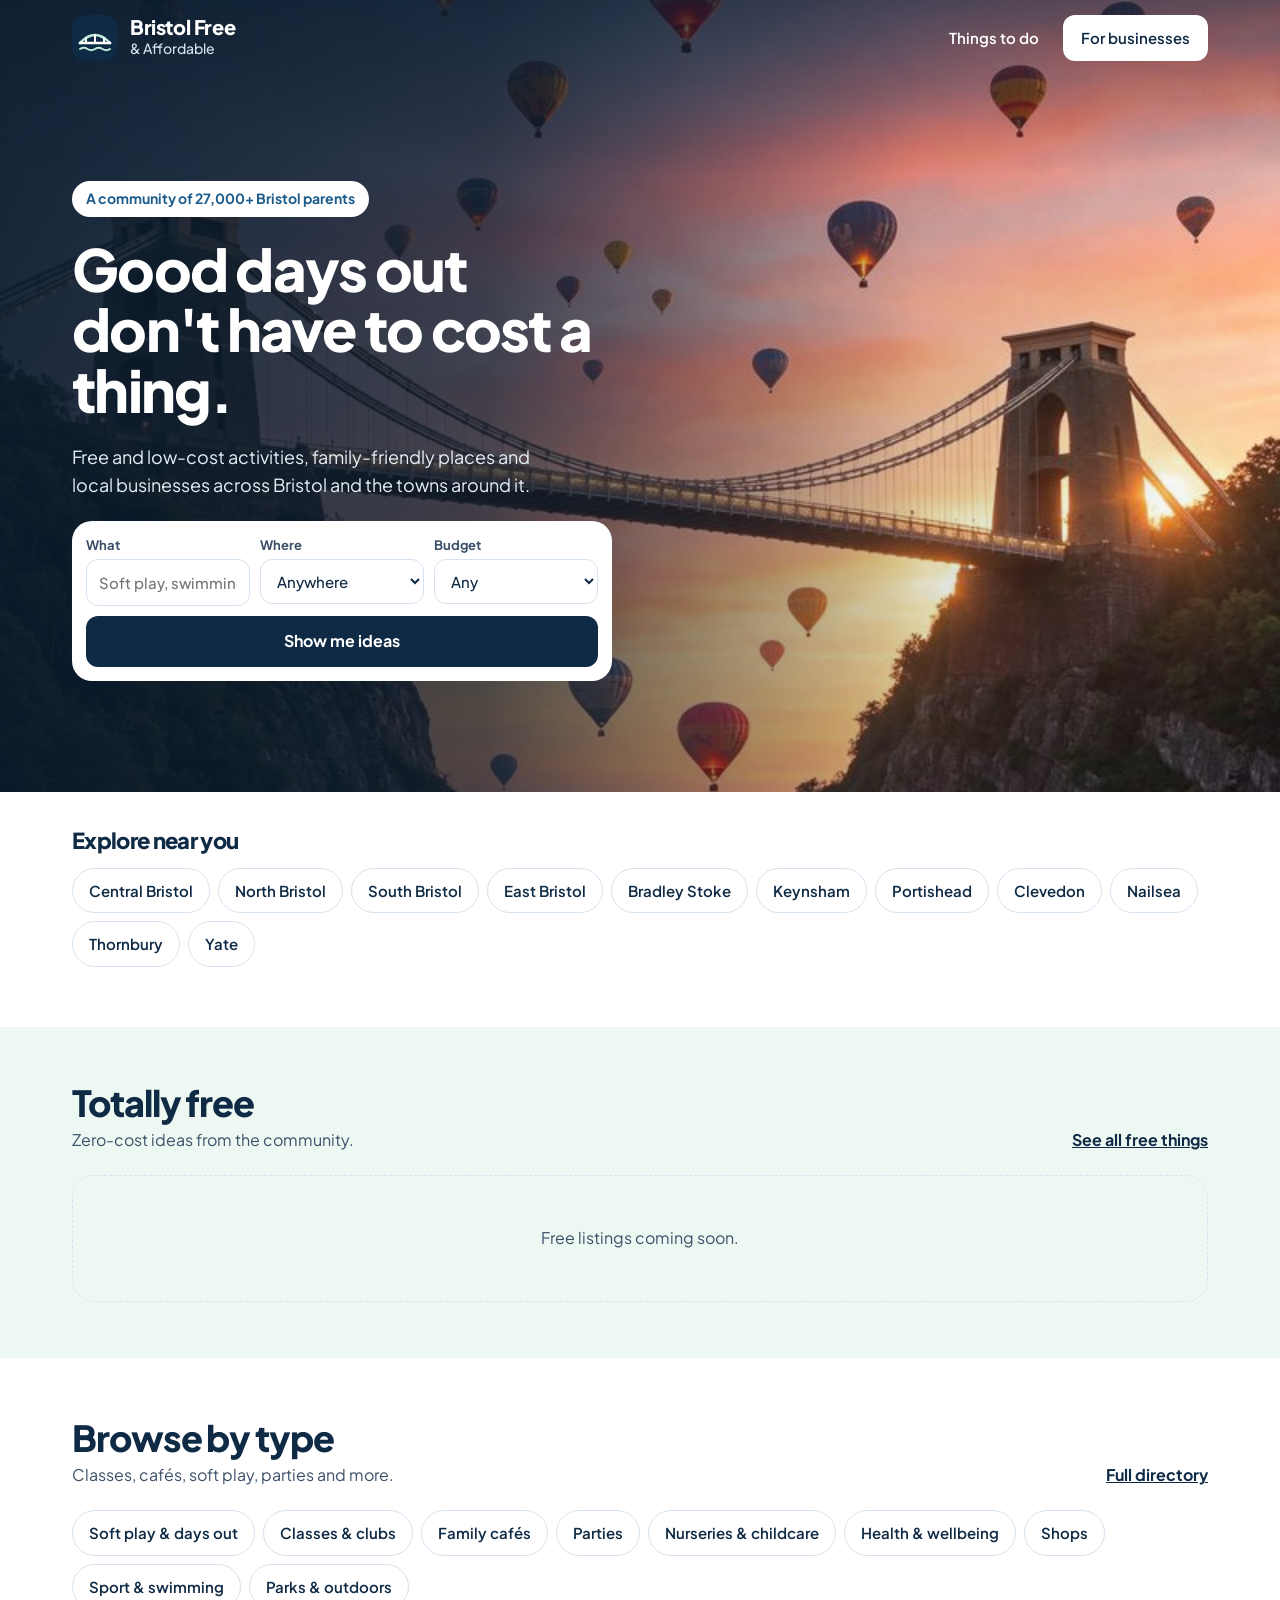
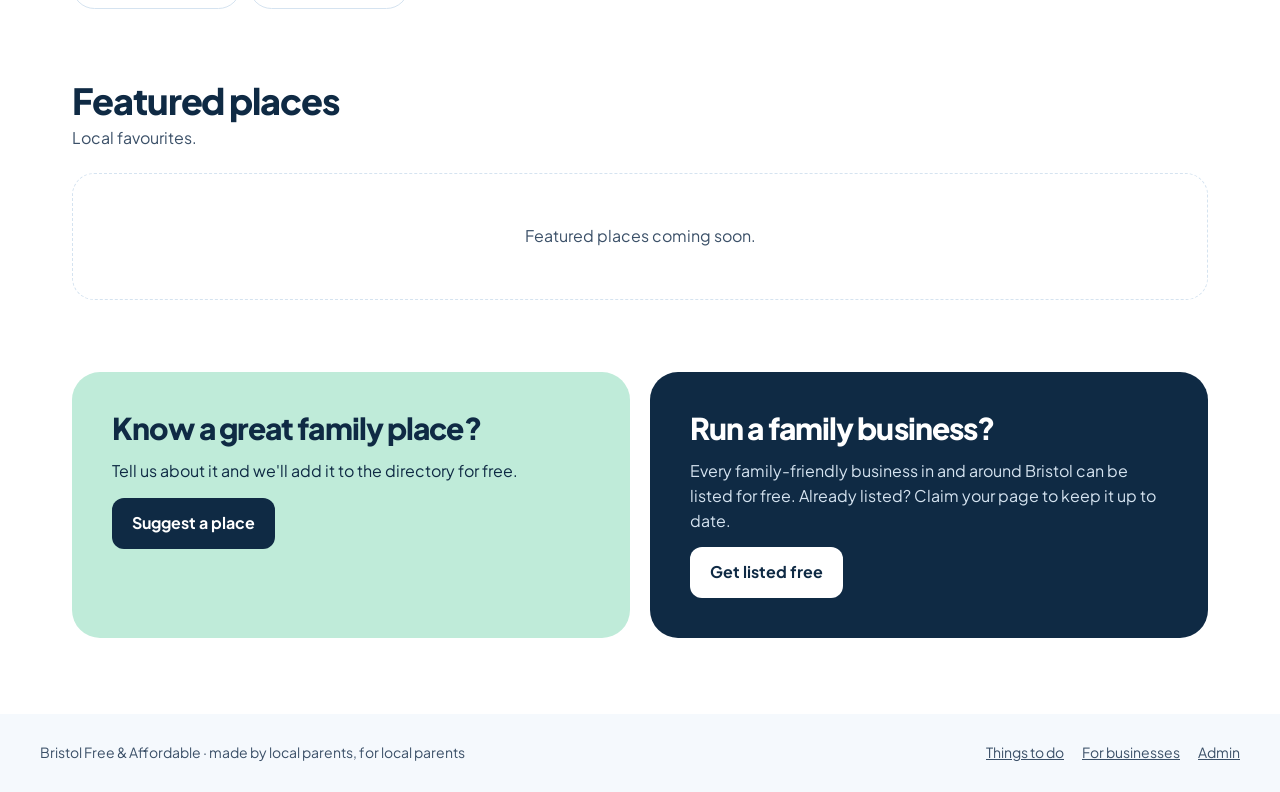
==== index.html @ eb35048b "Update community size to 27,000+ Co-Authored-By: Claude Opus 5.5 <noreply@anthropic.com> Claude-Sess" ====
<!DOCTYPE html>
<html lang="en-GB">
<head>
<meta charset="UTF-8">
<meta name="viewport" content="width=device-width, initial-scale=1">
<title>Bristol Free & Affordable · family days out that don't cost a thing</title>
<meta name="description" content="Free and affordable family days out, classes, cafés and local deals across Bristol and nearby towns.">
<link rel="icon" href="/img/favicon.svg" type="image/svg+xml">
<link rel="preconnect" href="https://fonts.googleapis.com">
<link rel="preconnect" href="https://fonts.gstatic.com" crossorigin>
<link href="https://fonts.googleapis.com/css2?family=Plus+Jakarta+Sans:wght@400;500;600;700;800&display=swap" rel="stylesheet">
<link rel="stylesheet" href="/css/styles.css">
</head>
<body class="over">
<a class="sr" href="#main">Skip to content</a>
<header class="site">
  <div class="wrap nav">
    <a href="/" class="logo" aria-label="Bristol Free and Affordable, home">
      <svg width="46" height="46" viewBox="0 0 46 46" aria-hidden="true"><rect width="46" height="46" rx="14" fill="#0F2A44"/><path d="M8 28 Q23 12 38 28" stroke="#BFEBD9" stroke-width="2.6" fill="none" stroke-linecap="round"/><path d="M8 28 H38" stroke="#fff" stroke-width="2.6" stroke-linecap="round"/><path d="M14 28 V23 M23 28 V20 M32 28 V23" stroke="#fff" stroke-width="2" stroke-linecap="round"/><path d="M8 34 q3.75-2.5 7.5 0 t7.5 0 t7.5 0 t7.5 0" stroke="#BFEBD9" stroke-width="2" fill="none" stroke-linecap="round"/></svg>
      <span><b>Bristol Free</b><small>&amp; Affordable</small></span>
    </a>
    <button class="burger" aria-label="Menu" aria-expanded="false" aria-controls="links"><svg width="26" height="26" viewBox="0 0 24 24" aria-hidden="true"><path d="M3 6h18M3 12h18M3 18h18" stroke="#0F2A44" stroke-width="2" stroke-linecap="round"/></svg></button>
    <nav class="links" id="links" aria-label="Main">
      <a href="/directory.html">Things to do</a>
      <a href="/business.html" class="cta">For businesses</a>
    </nav>
  </div>
</header>
<main id="main">
<div class="hero">
  <div class="hero-card"><div class="wrap"><div class="hero-in">
    <span class="pill">A community of 27,000+ Bristol parents</span>
    <h1>Good days out don't have to cost a thing.</h1>
    <p class="lead">Free and low-cost activities, family-friendly places and local businesses across Bristol and the towns around it.</p>
    <form class="finder" action="/directory.html" method="get">
      <div class="row">
        <label class="field">What<input name="q" placeholder="Soft play, swimming…"></label>
        <label class="field">Where<select name="area" id="h-area"><option value="">Anywhere</option></select></label>
        <label class="field">Budget<select name="price"><option value="0">Free only</option><option value="1">Under £5</option><option value="2">£5 to £10</option><option value="" selected>Any</option></select></label>
      </div>
      <button class="btn">Show me ideas</button>
    </form>
  </div></div></div>
</div>

<section class="block"><div class="wrap">
  <h2 style="font-size:22px;margin-bottom:16px">Explore near you</h2>
  <div class="chips" id="area-links"></div>
</div></section>

<section class="band"><div class="wrap">
  <div class="sec-head"><div><h2>Totally free</h2><p>Zero-cost ideas from the community.</p></div><a class="more" href="/directory.html?price=0">See all free things</a></div>
  <div class="grid" id="free"></div>
</div></section>

<section class="block"><div class="wrap">
  <div class="sec-head"><div><h2>Browse by type</h2><p>Classes, cafés, soft play, parties and more.</p></div><a class="more" href="/directory.html">Full directory</a></div>
  <div class="chips" id="cat-links"></div>
</div></section>

<section class="block"><div class="wrap">
  <div class="sec-head"><div><h2>Featured places</h2><p>Local favourites.</p></div></div>
  <div class="grid" id="featured"></div>
</div></section>

<section class="block"><div class="wrap duo">
  <div class="mint"><h2>Know a great family place?</h2><p>Tell us about it and we'll add it to the directory for free.</p><a class="btn" href="/business.html" style="align-self:flex-start">Suggest a place</a></div>
  <div class="dark"><h2>Run a family business?</h2><p>Every family-friendly business in and around Bristol can be listed for free. Already listed? Claim your page to keep it up to date.</p><a class="btn light" href="/business.html" style="align-self:flex-start">Get listed free</a></div>
</div></section>
</main>
<footer class="site"><div class="wrap foot">
  <span>Bristol Free &amp; Affordable · made by local parents, for local parents</span>
  <nav aria-label="Footer"><a href="/directory.html">Things to do</a><a href="/business.html">For businesses</a><a href="/admin.html">Admin</a></nav>
</div></footer>
<div class="modal" id="modal"><div class="sheet" id="sheet" role="dialog" aria-modal="true" aria-labelledby="m-title"></div></div>
<script type="module" src="/js/home.js"></script>
</body>
</html>
---- css/styles.css ----
:root{
  --navy:#0F2A44; --navy-2:#1C5C8C; --text-2:#3B5068; --line:#D5E3F0;
  --sky:#EAF3FB; --mint:#BFEBD9; --mint-band:#EEF8F3; --mint-ink:#0B6B4F;
  --sun:#FFD27A; --r:22px; --shadow:0 10px 30px rgba(15,42,68,.08);
}
*{box-sizing:border-box;margin:0;padding:0}
body{font-family:"Plus Jakarta Sans",system-ui,sans-serif;background:#fff;color:var(--navy);line-height:1.55}
h1,h2,h3{font-weight:800;letter-spacing:-.03em;line-height:1.1}
a{color:inherit}
a:hover{color:var(--navy-2)}
button{font:inherit;cursor:pointer;color:inherit}
input,select,textarea{font:inherit;color:var(--navy)}
img{max-width:100%}
.wrap{max-width:1200px;margin:0 auto;padding:0 32px}
@media(max-width:600px){.wrap{padding:0 18px}}
.sr{position:absolute;width:1px;height:1px;overflow:hidden;clip:rect(0 0 0 0);white-space:nowrap}
:focus-visible{outline:3px solid var(--navy-2);outline-offset:2px}

.demo-bar{background:var(--navy);color:#fff;font-size:13px;text-align:center;padding:7px 12px}
.demo-bar b{color:var(--mint)}

/* header */
header.site{position:sticky;top:0;z-index:1000;background:rgba(255,255,255,.95);backdrop-filter:blur(8px);border-bottom:1px solid #EEF3F8}
.nav{display:flex;align-items:center;justify-content:space-between;height:76px;gap:16px}
.logo{display:flex;align-items:center;gap:12px;text-decoration:none}
.logo b{display:block;font-weight:800;font-size:20px;letter-spacing:-.02em;line-height:1.1}
.logo small{display:block;font-weight:500;font-size:14px;color:#4A6077}
.links{display:flex;gap:2px;align-items:center}
.links a{text-decoration:none;font-weight:600;font-size:15px;padding:10px 14px;border-radius:12px}
.links a[aria-current=page]{background:var(--sky);color:var(--navy-2)}
.links a.cta{background:var(--navy);color:#fff;margin-left:8px;padding:11px 18px}
.links a.cta:hover{background:var(--navy-2)}
.burger{display:none;background:none;border:0;padding:10px}
@media(max-width:860px){
  .burger{display:block}
  .links{position:absolute;top:76px;left:0;right:0;flex-direction:column;align-items:stretch;background:#fff;padding:12px 18px 20px;border-bottom:1px solid var(--line);display:none}
  .links.open{display:flex}
  .links a.cta{margin:8px 0 0;text-align:center}
}

/* buttons, fields */
.btn{display:inline-block;text-align:center;text-decoration:none;font-weight:700;border-radius:12px;padding:13px 20px;border:0;background:var(--navy);color:#fff;min-height:48px}
.btn:hover{background:var(--navy-2);color:#fff}
.btn.ghost{background:#fff;color:var(--navy);border:1px solid var(--line)}
.btn.ghost:hover{border-color:var(--navy-2);color:var(--navy)}
.btn.light{background:#fff;color:var(--navy)}
.btn.danger{background:#fff;color:#A32D2D;border:1px solid #F0C4C4}
.btn:disabled{opacity:.6;cursor:wait}
.field{display:flex;flex-direction:column;gap:4px;font-size:13px;font-weight:700;color:var(--text-2)}
.field input,.field select,.field textarea{font-size:15px;font-weight:500;border:1px solid var(--line);border-radius:12px;padding:11px 12px;background:#fff;outline:none;width:100%}
.field input:focus,.field select:focus,.field textarea:focus{border-color:var(--navy-2)}
.check{display:flex;align-items:center;gap:8px;font-size:15px;font-weight:600;color:var(--navy);min-height:44px}
.check input{width:20px;height:20px;accent-color:var(--navy)}
.chip{border:1px solid var(--line);background:#fff;border-radius:999px;padding:10px 16px;font-weight:600;font-size:15px;min-height:44px;text-decoration:none;display:inline-flex;align-items:center}
.chip:hover{border-color:var(--navy-2)}
.chip.on{background:var(--navy);border-color:var(--navy);color:#fff}
.chips{display:flex;gap:8px;flex-wrap:wrap}
.note{font-size:13px;color:var(--text-2)}
.err{color:#A32D2D;font-weight:700;font-size:14px}
.ok{background:var(--mint-band);color:var(--mint-ink);font-weight:700;border-radius:12px;padding:12px 14px}

/* hero */
.hero{margin-top:-77px}
.hero-card{min-height:max(640px,88vh);display:flex;align-items:center;padding:150px 0 80px;
  background-image:linear-gradient(180deg,rgba(10,28,46,.55) 0%,rgba(10,28,46,0) 22%),linear-gradient(90deg,rgba(10,28,46,.88) 0%,rgba(10,28,46,.7) 38%,rgba(10,28,46,.12) 72%,rgba(10,28,46,0) 100%),url(../img/hero.jpg);
  background-size:cover;background-position:center 38%}
.hero-card>.wrap{width:100%}
.hero-in{max-width:540px;display:flex;flex-direction:column;gap:22px}
.pill{align-self:flex-start;font-size:14px;font-weight:700;color:var(--navy-2);background:#fff;padding:7px 14px;border-radius:999px}
.hero h1{font-size:clamp(38px,5vw,58px);color:#fff;line-height:1.05}
.hero .lead{font-size:18px;color:#E6EEF6;max-width:480px}
.finder{background:#fff;border-radius:20px;padding:14px;display:flex;flex-direction:column;gap:10px;box-shadow:var(--shadow)}
.finder .row{display:grid;grid-template-columns:repeat(auto-fit,minmax(150px,1fr));gap:10px}
@media(max-width:700px){.hero-card{padding:120px 0 48px;min-height:0;background-image:linear-gradient(180deg,rgba(10,28,46,.55) 0%,rgba(10,28,46,.85) 60%),url(../img/hero.jpg)}}
body.over header.site{background:transparent;backdrop-filter:none;border-color:transparent}
body.over .logo b,body.over .links a:not(.cta){color:#fff}
body.over .logo small{color:#D5E3F0}
body.over .links a.cta{background:#fff;color:var(--navy)}
body.over .burger path{stroke:#fff}
@media(max-width:860px){body.over .links.open{background:#fff}body.over .links.open a:not(.cta){color:var(--navy)}body.over .links.open a.cta{background:var(--navy);color:#fff}}

/* sections */
section.block{padding:36px 0}
.band{background:var(--mint-band);margin:24px 0;padding:56px 0}
.sec-head{display:flex;flex-wrap:wrap;justify-content:space-between;align-items:flex-end;gap:12px;margin-bottom:22px}
.sec-head h2{font-size:clamp(28px,3.4vw,36px)}
.sec-head p{color:var(--text-2);margin-top:6px}
.more{font-weight:700}
.page-head{padding:44px 0 20px}
.page-head h1{font-size:clamp(32px,4vw,46px)}
.page-head p{color:var(--text-2);font-size:17px;margin-top:8px;max-width:680px}

/* cards */
.grid{display:grid;grid-template-columns:repeat(auto-fill,minmax(250px,1fr));gap:20px}
.card{display:flex;flex-direction:column;gap:12px;cursor:pointer;background:none;border:0;text-align:left;padding:0;width:100%}
.thumb{height:180px;border-radius:var(--r);position:relative;overflow:hidden;display:grid;place-items:center;transition:transform .25s}
.card:hover .thumb{transform:translateY(-3px)}
.thumb img{width:100%;height:100%;object-fit:cover;display:block;position:absolute;inset:0}
.thumb svg{width:54px;height:54px}
.tagpill{position:absolute;top:14px;left:14px;background:#fff;border-radius:999px;padding:5px 12px;font-size:13px;font-weight:800;color:var(--navy)}
.tagpill.free{color:var(--mint-ink)}
.tagpill.feat{left:auto;right:14px;background:var(--sun)}
.card .body{display:flex;flex-direction:column;gap:4px;padding:0 4px}
.card h3{font-size:18px;letter-spacing:-.01em}
.sub{font-size:14px;color:var(--text-2)}
.unclaimed{font-size:12px;font-weight:600;color:var(--text-2)}
.empty{grid-column:1/-1;text-align:center;padding:50px 20px;color:var(--text-2);border:1px dashed var(--line);border-radius:var(--r)}

/* directory */
.filters{display:grid;grid-template-columns:2fr repeat(3,1fr);gap:10px;align-items:end;background:var(--sky);border-radius:var(--r);padding:16px;margin-bottom:16px}
@media(max-width:900px){.filters{grid-template-columns:1fr 1fr}}
@media(max-width:520px){.filters{grid-template-columns:1fr}}
.dir-tools{display:flex;justify-content:space-between;align-items:center;gap:12px;flex-wrap:wrap;margin:14px 0}
.count{color:var(--text-2);font-size:14px}
.toggle{display:inline-flex;border:1px solid var(--line);border-radius:12px;overflow:hidden}
.toggle button{border:0;background:#fff;padding:10px 16px;font-weight:700;min-height:44px}
.toggle button[aria-pressed=true]{background:var(--navy);color:#fff}
#map{height:440px;border-radius:var(--r);border:1px solid var(--line);margin-bottom:22px;z-index:1}
@media(max-width:600px){#map{height:360px}}
.pin{width:22px;height:22px;border-radius:50%;border:3px solid #fff;box-shadow:0 2px 8px rgba(15,42,68,.35)}
.pop{font-family:"Plus Jakarta Sans",sans-serif;min-width:180px}
.pop img{width:100%;height:90px;object-fit:cover;border-radius:10px;margin-bottom:6px}
.pop b{display:block;font-size:15px;color:var(--navy)}
.pop span{display:block;font-size:12px;color:var(--text-2);margin:2px 0 8px}
.pop button{background:var(--navy);color:#fff;border:0;border-radius:8px;padding:7px 12px;font-weight:700;font-size:13px}
.legend{display:flex;gap:14px;flex-wrap:wrap;font-size:13px;color:var(--text-2);margin:-12px 0 20px}
.legend i{display:inline-block;width:12px;height:12px;border-radius:50%;margin-right:6px;vertical-align:-1px}

/* modal */
.modal{position:fixed;inset:0;background:rgba(15,42,68,.5);display:none;place-items:center;z-index:2000;padding:20px}
.modal.on{display:grid}
.sheet{background:#fff;border-radius:28px;max-width:540px;width:100%;overflow:hidden;max-height:92vh;overflow-y:auto;position:relative}
.sheet .thumb{height:220px;border-radius:0}
.sheet .in{padding:22px 26px 28px;display:grid;gap:12px}
.sheet h2{font-size:26px}
.facts{display:grid;gap:6px;font-size:14px;color:var(--text-2)}
.facts b{color:var(--navy)}
.x{position:absolute;top:12px;right:12px;z-index:2;background:#fff;border:0;border-radius:999px;width:40px;height:40px;font-size:18px;box-shadow:var(--shadow)}
.claim{background:var(--sky);border-radius:16px;padding:16px;display:grid;gap:10px}
.claim .two{display:grid;grid-template-columns:1fr 1fr;gap:10px}
@media(max-width:520px){.claim .two{grid-template-columns:1fr}}
.hp{position:absolute;left:-9999px}

/* business CTA */
.duo{display:grid;grid-template-columns:repeat(auto-fit,minmax(320px,1fr));gap:20px}
.duo>div{border-radius:28px;padding:40px;display:flex;flex-direction:column;gap:14px}
.duo h2{font-size:30px}
.duo .mint{background:var(--mint)}
.duo .dark{background:var(--navy);color:#fff}
.duo .dark p{color:#D5E3F0}

footer.site{margin-top:40px;background:#F5F9FD}
.foot{display:flex;flex-wrap:wrap;gap:16px;justify-content:space-between;padding:28px 0;font-size:14px;color:var(--text-2)}
.foot nav{display:flex;gap:18px;flex-wrap:wrap}

/* admin */
.adm-list{display:flex;flex-direction:column;gap:10px}
.adm-row{display:flex;align-items:center;gap:14px;border:1px solid var(--line);border-radius:16px;padding:10px 12px;flex-wrap:wrap}
.adm-row img,.adm-row .ph{width:64px;height:48px;border-radius:10px;object-fit:cover;background:var(--sky);flex:none}
.adm-row .grow{flex:1;min-width:180px}
.adm-row b{display:block}
.badge{font-size:12px;font-weight:700;border-radius:999px;padding:3px 9px;background:var(--sky);color:var(--navy-2)}
.badge.draft{background:#FFF4D6;color:#7A5600}
.badge.new{background:#FCE7DA;color:#8A3A12}
.claim-two{display:grid;grid-template-columns:1fr 1fr;gap:12px}
@media(max-width:620px){.claim-two{grid-template-columns:1fr}}
fieldset.field{border:0}
fieldset.field legend{margin-bottom:4px}
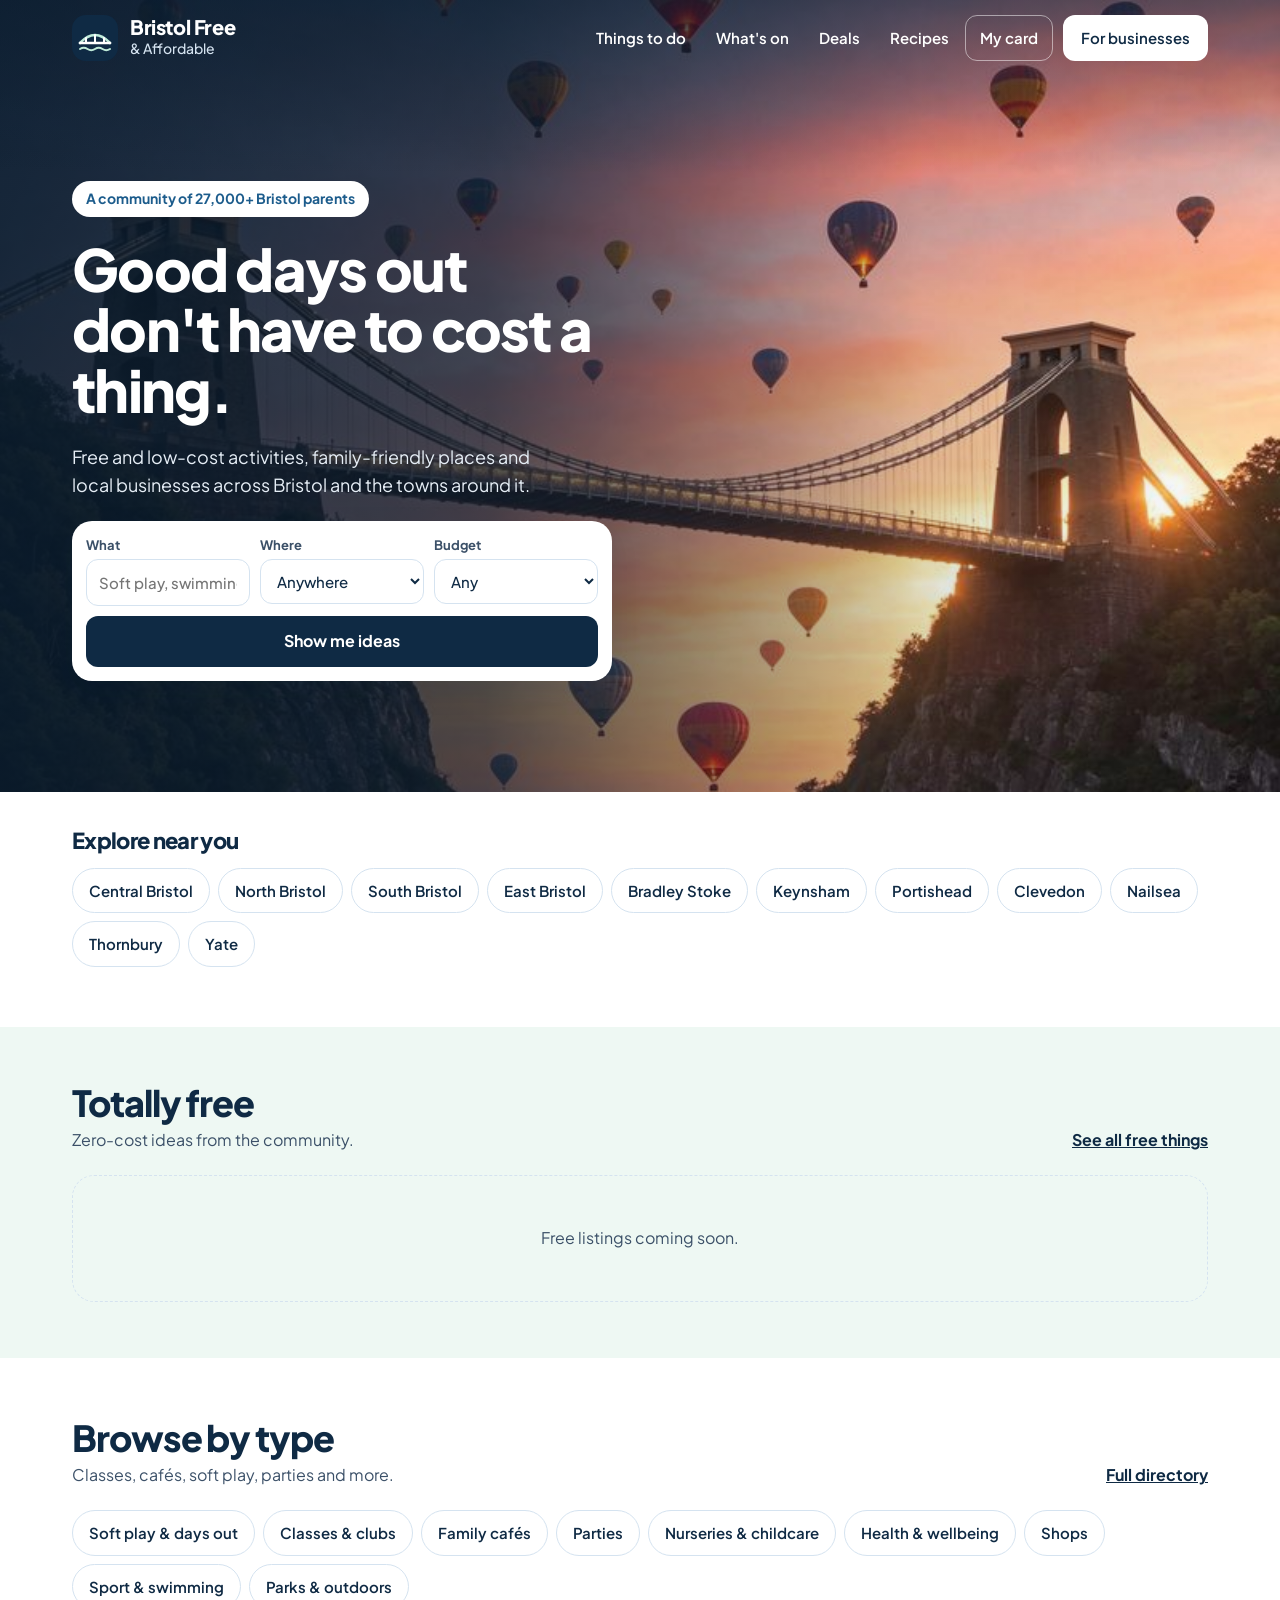
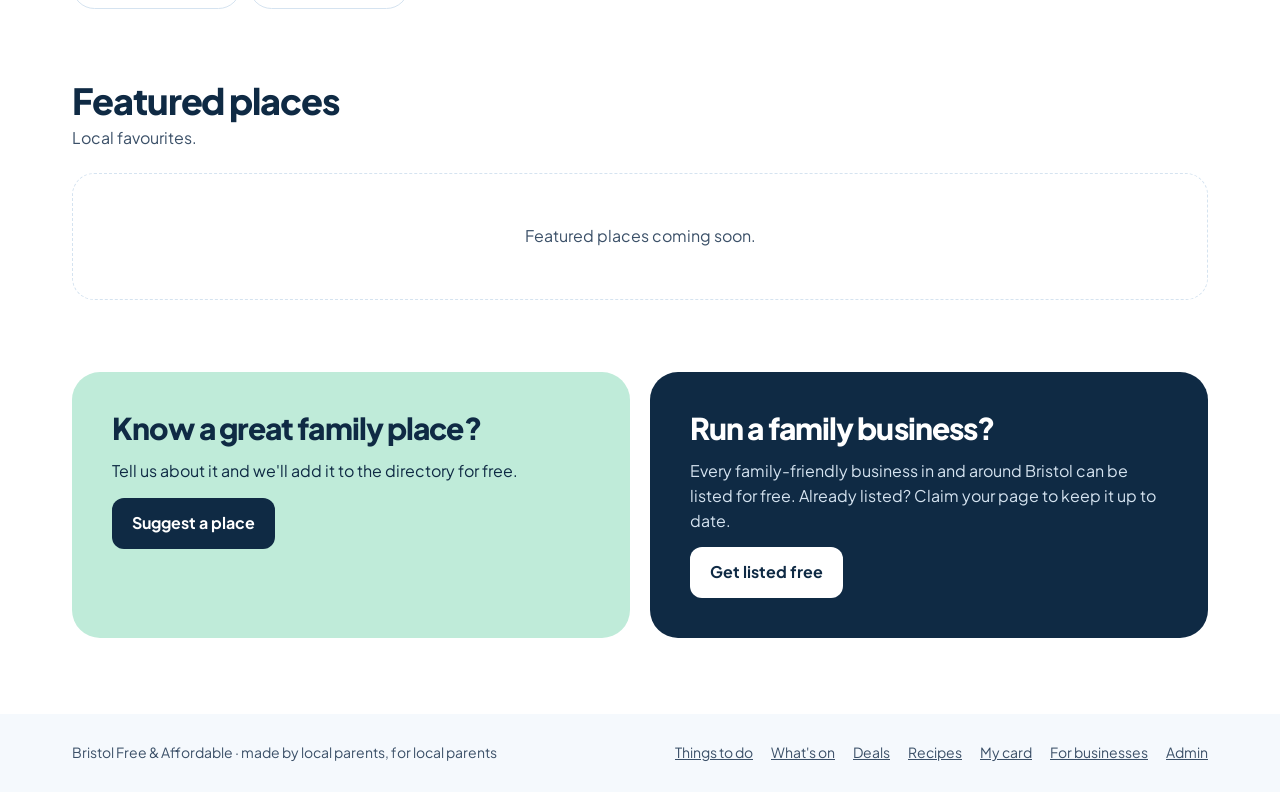
==== commit f8cb5ef2: "What's on calendar, member deals, recipes and the free family card - What's on: month calendar, week" ====
--- a/index.html
+++ b/index.html
@@ -22,6 +22,10 @@
     <button class="burger" aria-label="Menu" aria-expanded="false" aria-controls="links"><svg width="26" height="26" viewBox="0 0 24 24" aria-hidden="true"><path d="M3 6h18M3 12h18M3 18h18" stroke="#0F2A44" stroke-width="2" stroke-linecap="round"/></svg></button>
     <nav class="links" id="links" aria-label="Main">
       <a href="/directory.html">Things to do</a>
+      <a href="/whats-on.html">What's on</a>
+      <a href="/deals.html">Deals</a>
+      <a href="/recipes.html">Recipes</a>
+      <a href="/card.html" class="cardlink">My card</a>
       <a href="/business.html" class="cta">For businesses</a>
     </nav>
   </div>
@@ -54,6 +58,16 @@
 </div></section>
 
 <section class="block"><div class="wrap">
+  <div class="sec-head"><div><h2>What's on this week</h2><p>Stay-and-plays, free sessions and family events coming up.</p></div><a class="more" href="/whats-on.html">Full calendar</a></div>
+  <div id="h-events" class="wo-list"></div>
+</div></section>
+
+<section class="block"><div class="wrap">
+  <div class="sec-head"><div><h2>Member deals</h2><p>Money off at local family businesses with your free family card.</p></div><a class="more" href="/deals.html">All deals</a></div>
+  <div class="deal-grid" id="h-deals"></div>
+</div></section>
+
+<section class="block"><div class="wrap">
   <div class="sec-head"><div><h2>Browse by type</h2><p>Classes, cafés, soft play, parties and more.</p></div><a class="more" href="/directory.html">Full directory</a></div>
   <div class="chips" id="cat-links"></div>
 </div></section>
@@ -63,6 +77,11 @@
   <div class="grid" id="featured"></div>
 </div></section>
 
+<section class="block"><div class="wrap">
+  <div class="sec-head"><div><h2>Cheap family recipes</h2><p>Quick meals the kids will eat, with the cost per portion.</p></div><a class="more" href="/recipes.html">All recipes</a></div>
+  <div class="grid" id="h-recipes"></div>
+</div></section>
+
 <section class="block"><div class="wrap duo">
   <div class="mint"><h2>Know a great family place?</h2><p>Tell us about it and we'll add it to the directory for free.</p><a class="btn" href="/business.html" style="align-self:flex-start">Suggest a place</a></div>
   <div class="dark"><h2>Run a family business?</h2><p>Every family-friendly business in and around Bristol can be listed for free. Already listed? Claim your page to keep it up to date.</p><a class="btn light" href="/business.html" style="align-self:flex-start">Get listed free</a></div>
@@ -70,7 +89,7 @@
 </main>
 <footer class="site"><div class="wrap foot">
   <span>Bristol Free &amp; Affordable · made by local parents, for local parents</span>
-  <nav aria-label="Footer"><a href="/directory.html">Things to do</a><a href="/business.html">For businesses</a><a href="/admin.html">Admin</a></nav>
+  <nav aria-label="Footer"><a href="/directory.html">Things to do</a><a href="/whats-on.html">What's on</a><a href="/deals.html">Deals</a><a href="/recipes.html">Recipes</a><a href="/card.html">My card</a><a href="/business.html">For businesses</a><a href="/admin.html">Admin</a></nav>
 </div></footer>
 <div class="modal" id="modal"><div class="sheet" id="sheet" role="dialog" aria-modal="true" aria-labelledby="m-title"></div></div>
 <script type="module" src="/js/home.js"></script>
--- a/css/styles.css
+++ b/css/styles.css
@@ -4,6 +4,7 @@
   --sun:#FFD27A; --r:22px; --shadow:0 10px 30px rgba(15,42,68,.08);
 }
 *{box-sizing:border-box;margin:0;padding:0}
+[hidden]{display:none!important}
 body{font-family:"Plus Jakarta Sans",system-ui,sans-serif;background:#fff;color:var(--navy);line-height:1.55}
 h1,h2,h3{font-weight:800;letter-spacing:-.03em;line-height:1.1}
 a{color:inherit}
@@ -29,9 +30,11 @@
 .links a{text-decoration:none;font-weight:600;font-size:15px;padding:10px 14px;border-radius:12px}
 .links a[aria-current=page]{background:var(--sky);color:var(--navy-2)}
 .links a.cta{background:var(--navy);color:#fff;margin-left:8px;padding:11px 18px}
+.links a.cardlink{border:1px solid var(--line)}
+body.over .links a.cardlink{border-color:rgba(255,255,255,.5)}
 .links a.cta:hover{background:var(--navy-2)}
 .burger{display:none;background:none;border:0;padding:10px}
-@media(max-width:860px){
+@media(max-width:1080px){
   .burger{display:block}
   .links{position:absolute;top:76px;left:0;right:0;flex-direction:column;align-items:stretch;background:#fff;padding:12px 18px 20px;border-bottom:1px solid var(--line);display:none}
   .links.open{display:flex}
@@ -77,7 +80,7 @@
 body.over .logo small{color:#D5E3F0}
 body.over .links a.cta{background:#fff;color:var(--navy)}
 body.over .burger path{stroke:#fff}
-@media(max-width:860px){body.over .links.open{background:#fff}body.over .links.open a:not(.cta){color:var(--navy)}body.over .links.open a.cta{background:var(--navy);color:#fff}}
+@media(max-width:1080px){body.over .links.open{background:#fff}body.over .links.open a:not(.cta){color:var(--navy)}body.over .links.open a.cta{background:var(--navy);color:#fff}}
 
 /* sections */
 section.block{padding:36px 0}
@@ -97,6 +100,7 @@
 .card:hover .thumb{transform:translateY(-3px)}
 .thumb img{width:100%;height:100%;object-fit:cover;display:block;position:absolute;inset:0}
 .thumb svg{width:54px;height:54px}
+.thumb svg.scene,.lp-hero svg.scene{position:absolute;inset:0;width:100%;height:100%}
 .tagpill{position:absolute;top:14px;left:14px;background:#fff;border-radius:999px;padding:5px 12px;font-size:13px;font-weight:800;color:var(--navy)}
 .tagpill.free{color:var(--mint-ink)}
 .tagpill.feat{left:auto;right:14px;background:var(--sun)}
@@ -150,7 +154,7 @@
 .duo .dark p{color:#D5E3F0}
 
 footer.site{margin-top:40px;background:#F5F9FD}
-.foot{display:flex;flex-wrap:wrap;gap:16px;justify-content:space-between;padding:28px 0;font-size:14px;color:var(--text-2)}
+.foot{display:flex;flex-wrap:wrap;gap:16px;justify-content:space-between;padding-top:28px;padding-bottom:28px;font-size:14px;color:var(--text-2)}
 .foot nav{display:flex;gap:18px;flex-wrap:wrap}
 
 /* admin */
@@ -166,3 +170,141 @@
 @media(max-width:620px){.claim-two{grid-template-columns:1fr}}
 fieldset.field{border:0}
 fieldset.field legend{margin-bottom:4px}
+
+/* listing page */
+.crumbs{display:flex;gap:8px;align-items:center;font-size:14px;color:var(--text-2);padding:22px 0 14px;flex-wrap:wrap}
+.crumbs a{font-weight:700}
+.lp-loading{padding:60px 0;color:var(--text-2)}
+.lp-grid{display:grid;grid-template-columns:minmax(0,1.6fr) minmax(280px,1fr);gap:32px;align-items:start}
+@media(max-width:900px){.lp-grid{grid-template-columns:1fr}}
+.lp-hero{position:relative;border-radius:28px;overflow:hidden;aspect-ratio:16/9;display:grid;place-items:center}
+.lp-hero img{position:absolute;inset:0;width:100%;height:100%;object-fit:cover}
+.lp-hero svg{width:80px;height:80px}
+.lp-title{font-size:clamp(32px,4.4vw,48px);margin:6px 0 12px}
+.lp-desc{font-size:18px;line-height:1.65;color:#1E3A52;max-width:680px}
+.lp-actions{display:flex;gap:10px;flex-wrap:wrap;margin-top:22px}
+.lp-side{display:flex;flex-direction:column;gap:18px;position:sticky;top:96px}
+@media(max-width:900px){.lp-side{position:static}}
+.panel{border:1px solid var(--line);border-radius:22px;padding:22px}
+.lp-facts h2{font-size:20px;margin-bottom:12px}
+.lp-facts dl{display:grid;grid-template-columns:auto 1fr;gap:8px 16px;font-size:15px}
+.lp-facts dt{font-weight:700;color:var(--text-2)}
+.lp-facts dd{margin:0}
+.lp-map{height:280px;border-radius:22px;border:1px solid var(--line);z-index:1}
+
+/* shared bits */
+.linkish{background:none;border:0;padding:0;font-weight:700;text-decoration:underline;color:inherit}
+.in .two{display:grid;grid-template-columns:1fr 1fr;gap:10px}
+@media(max-width:520px){.in .two{grid-template-columns:1fr}}
+.badge.open{background:var(--mint-band);color:var(--mint-ink)}
+
+/* what's on */
+.wo{display:grid;grid-template-columns:320px minmax(0,1fr);gap:28px;align-items:start}
+@media(max-width:900px){.wo{grid-template-columns:1fr}}
+.wo-side{display:flex;flex-direction:column;gap:14px;position:sticky;top:96px}
+@media(max-width:900px){.wo-side{position:static}}
+.wo-filters{display:grid;gap:10px}
+.suggest{display:grid;gap:8px;background:var(--sky);border:0}
+.cal{padding:16px}
+.cal-head{display:flex;align-items:center;justify-content:space-between;margin-bottom:8px}
+.cal-nav{border:1px solid var(--line);background:#fff;border-radius:10px;width:40px;height:40px;font-size:20px}
+.cal-nav:disabled{opacity:.35;cursor:default}
+.cal-grid{display:grid;grid-template-columns:repeat(7,1fr);gap:3px;text-align:center}
+.cal-grid i{font-style:normal;font-size:12px;font-weight:700;color:var(--text-2);padding:4px 0}
+.cal-grid button{aspect-ratio:1;border:0;background:none;border-radius:10px;font-weight:600;font-size:14px;position:relative;min-height:36px}
+.cal-grid button:disabled{color:#AFC0D0;cursor:default}
+.cal-grid button.has::after{content:"";position:absolute;left:50%;bottom:5px;width:5px;height:5px;margin-left:-2.5px;border-radius:50%;background:var(--mint-ink)}
+.cal-grid button.today{box-shadow:inset 0 0 0 1.5px var(--navy-2)}
+.cal-grid button:not(:disabled):hover{background:var(--sky)}
+.cal-grid button.on{background:var(--navy);color:#fff}
+.cal-grid button.on::after{background:var(--mint)}
+.wo-list{display:flex;flex-direction:column;gap:12px}
+.ev-day{font-size:18px;margin:14px 0 2px;letter-spacing:-.01em}
+.ev-day:first-child{margin-top:0}
+.ev{display:flex;gap:16px;border:1px solid var(--line);border-radius:20px;padding:16px;text-decoration:none;background:#fff}
+.ev-date{flex:none;width:58px;height:62px;border-radius:14px;background:var(--mint-band);display:flex;flex-direction:column;align-items:center;justify-content:center;color:var(--mint-ink)}
+.ev-date b{font-size:24px;line-height:1}
+.ev-date span{font-size:12px;font-weight:700;text-transform:uppercase}
+.ev-body{display:flex;flex-direction:column;gap:4px;min-width:0}
+.ev-body h3{font-size:18px;letter-spacing:-.01em}
+.ev-body p{font-size:15px;color:#1E3A52}
+.ev-meta{display:flex;flex-wrap:wrap;gap:8px 12px;align-items:center;margin-top:4px;font-size:14px}
+.ev-meta a{font-weight:700}
+.ev .tagpill{position:static;align-self:flex-start;background:var(--sky)}
+.ev .tagpill.free{background:var(--mint-band)}
+.ev-strip{display:grid;grid-template-columns:repeat(auto-fill,minmax(250px,1fr));gap:14px}
+.ev.mini:hover{border-color:var(--navy-2)}
+
+/* deals */
+.card-cta{display:flex;flex-wrap:wrap;gap:12px;align-items:center;justify-content:space-between;background:var(--navy);color:#fff;border-radius:20px;padding:16px 20px;margin-bottom:18px}
+.card-cta:empty{display:none}
+.card-cta .note{color:#D5E3F0}
+.card-cta .btn{background:#fff;color:var(--navy)}
+.deal-grid{display:grid;grid-template-columns:repeat(auto-fill,minmax(300px,1fr));gap:16px}
+.deal{display:flex;gap:16px;align-items:center;border:1px solid var(--line);border-radius:20px;padding:18px;background:#fff;text-align:left;width:100%}
+.deal:hover{border-color:var(--navy-2)}
+.deal-badge{flex:none;min-width:76px;height:76px;padding:0 8px;border-radius:18px;background:var(--sky);display:flex;align-items:center;justify-content:center;font-weight:800;font-size:19px;color:var(--navy-2);letter-spacing:-.02em;text-align:center;line-height:1.05}
+.deal-badge.big{align-self:flex-start;min-width:96px;height:96px;font-size:26px}
+.deal-body{display:flex;flex-direction:column;gap:3px}
+.deal-body b{font-size:17px}
+.deal-tags{display:flex;gap:8px;align-items:center;flex-wrap:wrap;margin-top:4px}
+
+/* recipes */
+.rp-h{font-size:22px;margin:30px 0 12px}
+.method{display:grid;gap:14px;padding-left:0;list-style:none;counter-reset:s}
+.method li{counter-increment:s;display:grid;grid-template-columns:36px 1fr;gap:12px;font-size:17px;line-height:1.6}
+.method li::before{content:counter(s);width:32px;height:32px;border-radius:50%;background:var(--navy);color:#fff;font-weight:800;display:grid;place-items:center;font-size:15px}
+.ingredients{list-style:none;display:grid}
+.ingredients .check{font-weight:500;min-height:40px;align-items:flex-start;padding-top:8px}
+.ingredients input:checked+*{text-decoration:line-through}
+a.card{text-decoration:none}
+@media print{header.site,footer.site,.crumbs,.lp-actions,.demo-bar{display:none}.lp-grid{grid-template-columns:1fr}.lp-hero{max-height:220px}}
+
+/* family card */
+.card-app{padding:24px 0 20px}
+.card-intro{display:grid;grid-template-columns:minmax(0,1.1fr) minmax(300px,1fr);gap:40px;align-items:center;padding:30px 0}
+@media(max-width:860px){.card-intro{grid-template-columns:1fr;gap:24px;padding:10px 0}}
+.card-intro h1{font-size:clamp(34px,4.6vw,52px);margin:14px 0 12px}
+.lead2{font-size:18px;color:#1E3A52;max-width:520px}
+.ticks{list-style:none;display:grid;gap:10px;margin-top:20px;font-weight:600}
+.ticks li{padding-left:32px;position:relative}
+.ticks li::before{content:"✓";position:absolute;left:0;top:0;width:22px;height:22px;border-radius:50%;background:var(--mint);color:var(--mint-ink);font-size:13px;display:grid;place-items:center;font-weight:800}
+.card-form{display:grid;gap:12px;padding:26px}
+.card-form h2{font-size:24px}
+.fcard-wrap{max-width:400px;margin:0 auto;display:grid;gap:16px}
+.fcard{position:relative;overflow:hidden;border-radius:28px;padding:24px;color:#fff;background:linear-gradient(145deg,#0F2A44 0%,#1C5C8C 100%);box-shadow:0 18px 40px rgba(15,42,68,.28);display:grid;gap:4px}
+.fcard-top{display:flex;align-items:center;gap:12px;margin-bottom:14px}
+.fcard-top b{display:block;font-size:18px;line-height:1.1}
+.fcard-top small{display:block;font-size:13px;color:var(--mint);font-weight:600}
+.fcard-name{font-size:34px;font-weight:800;letter-spacing:-.03em;line-height:1.1}
+.fcard-since{font-size:14px;color:#D5E3F0;margin-bottom:14px}
+.fcard-qr{background:#fff;border-radius:18px;padding:10px;width:min(100%,260px);margin:0 auto;aspect-ratio:1}
+.fcard-qr svg{width:100%;height:100%;display:block}
+.fcard-live{display:flex;justify-content:center;align-items:center;gap:10px;margin-top:12px;font-weight:700;font-variant-numeric:tabular-nums}
+.fcard-live #fresh{font-weight:600;color:var(--mint);font-size:13px}
+.fcard-live .dot{width:10px;height:10px;border-radius:50%;background:#5BE3A8;animation:pulse 1.2s infinite}
+.fcard.stale .dot{background:#FFB547;animation:none}
+.fcard.stale #fresh{color:#FFD27A}
+.shimmer{position:absolute;inset:0;pointer-events:none;background:linear-gradient(110deg,transparent 30%,rgba(255,255,255,.14) 45%,transparent 60%);background-size:250% 100%;animation:shine 3s linear infinite}
+@keyframes shine{from{background-position:150% 0}to{background-position:-100% 0}}
+@keyframes pulse{50%{opacity:.35}}
+@media(prefers-reduced-motion:reduce){.shimmer{animation-duration:8s}}
+.fcard-actions{display:flex;gap:8px;flex-wrap:wrap;justify-content:center}
+.tip summary{font-weight:700;cursor:pointer}
+.tip p{margin-top:8px}
+
+/* card check (staff scan) */
+.verify{max-width:520px;margin:40px auto;text-align:center;border-radius:28px;padding:36px 26px;display:grid;gap:10px;justify-items:center;border:1px solid var(--line)}
+.verify h1{font-size:32px}
+.v-icon{width:96px;height:96px;border-radius:50%;display:grid;place-items:center;font-size:52px;font-weight:800;color:#fff}
+.v-name{font-size:30px;font-weight:800;letter-spacing:-.02em}
+.verify.good{background:#E8F8EF;border-color:#9BDDB8}.verify.good .v-icon{background:#13895A}
+.verify.warn{background:#FFF6E0;border-color:#F3D08A}.verify.warn .v-icon{background:#C98A0B}
+.verify.bad{background:#FDECEC;border-color:#F0B9B9}.verify.bad .v-icon{background:#B42F2F}
+
+/* admin tabs */
+.adm-tabs{display:flex;flex-wrap:wrap;gap:6px}
+.adm-tabs button{border:1px solid var(--line);background:#fff;border-radius:12px;padding:9px 14px;font-weight:700;min-height:44px}
+.adm-tabs button.on{background:var(--navy);border-color:var(--navy);color:#fff}
+.adm-row.past{opacity:.55}
+.adm-row pre{white-space:pre-wrap;font:inherit;font-size:13px;color:var(--text-2);margin-top:4px}
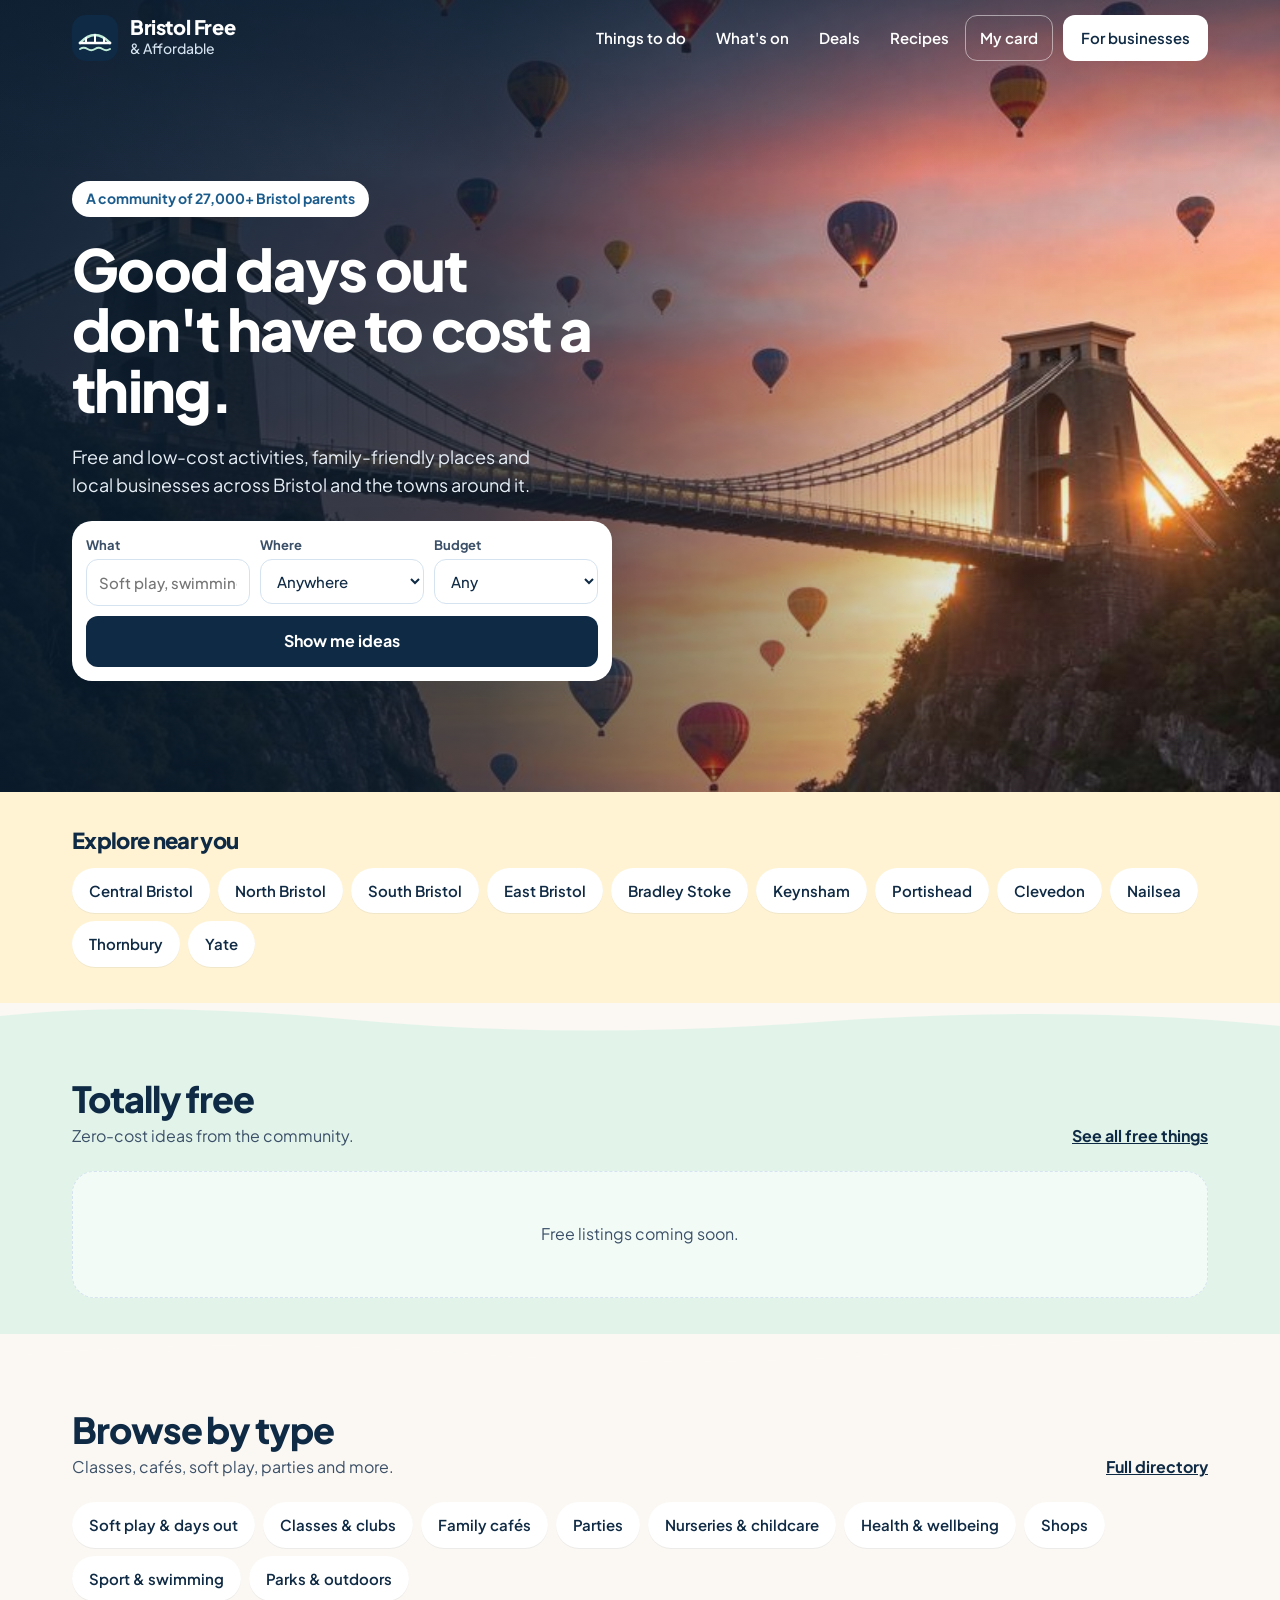
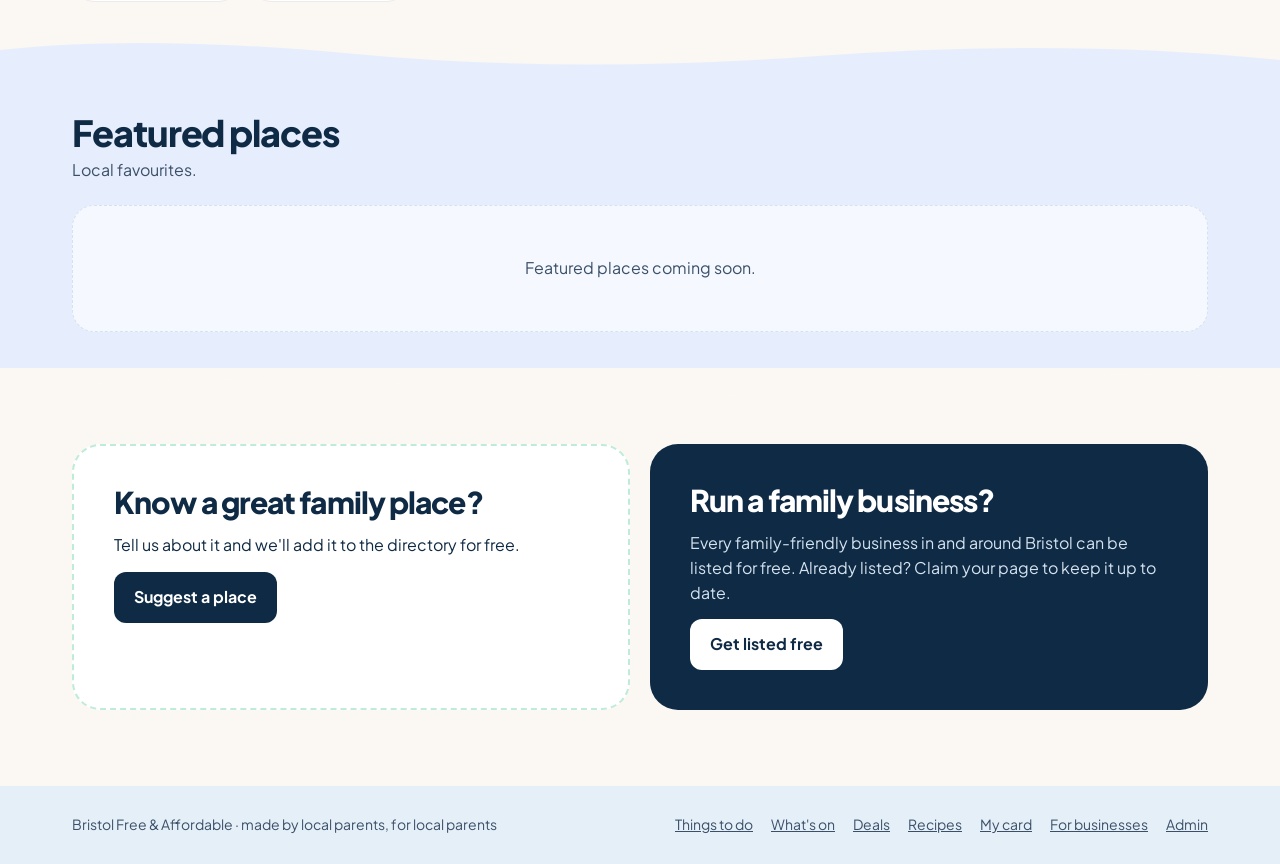
==== commit fbf64502: "Pastel colour bands through the site Warm paper background, soft colour bands with wave edges on the" ====
--- a/index.html
+++ b/index.html
@@ -47,42 +47,42 @@
   </div></div></div>
 </div>
 
-<section class="block"><div class="wrap">
+<section class="block tone t-butter"><div class="wrap">
   <h2 style="font-size:22px;margin-bottom:16px">Explore near you</h2>
   <div class="chips" id="area-links"></div>
 </div></section>
 
-<section class="band"><div class="wrap">
+<section class="block tone t-mint"><div class="wrap">
   <div class="sec-head"><div><h2>Totally free</h2><p>Zero-cost ideas from the community.</p></div><a class="more" href="/directory.html?price=0">See all free things</a></div>
   <div class="grid" id="free"></div>
 </div></section>
 
-<section class="block"><div class="wrap">
+<section class="block tone t-lavender"><div class="wrap">
   <div class="sec-head"><div><h2>What's on this week</h2><p>Stay-and-plays, free sessions and family events coming up.</p></div><a class="more" href="/whats-on.html">Full calendar</a></div>
   <div id="h-events" class="wo-list"></div>
 </div></section>
 
-<section class="block"><div class="wrap">
+<section class="block tone t-peach"><div class="wrap">
   <div class="sec-head"><div><h2>Member deals</h2><p>Money off at local family businesses with your free family card.</p></div><a class="more" href="/deals.html">All deals</a></div>
   <div class="deal-grid" id="h-deals"></div>
 </div></section>
 
-<section class="block"><div class="wrap">
+<section class="block tone t-paper"><div class="wrap">
   <div class="sec-head"><div><h2>Browse by type</h2><p>Classes, cafés, soft play, parties and more.</p></div><a class="more" href="/directory.html">Full directory</a></div>
   <div class="chips" id="cat-links"></div>
 </div></section>
 
-<section class="block"><div class="wrap">
+<section class="block tone t-periwinkle"><div class="wrap">
   <div class="sec-head"><div><h2>Featured places</h2><p>Local favourites.</p></div></div>
   <div class="grid" id="featured"></div>
 </div></section>
 
-<section class="block"><div class="wrap">
+<section class="block tone t-pink"><div class="wrap">
   <div class="sec-head"><div><h2>Cheap family recipes</h2><p>Quick meals the kids will eat, with the cost per portion.</p></div><a class="more" href="/recipes.html">All recipes</a></div>
   <div class="grid" id="h-recipes"></div>
 </div></section>
 
-<section class="block"><div class="wrap duo">
+<section class="block tone t-paper"><div class="wrap duo">
   <div class="mint"><h2>Know a great family place?</h2><p>Tell us about it and we'll add it to the directory for free.</p><a class="btn" href="/business.html" style="align-self:flex-start">Suggest a place</a></div>
   <div class="dark"><h2>Run a family business?</h2><p>Every family-friendly business in and around Bristol can be listed for free. Already listed? Claim your page to keep it up to date.</p><a class="btn light" href="/business.html" style="align-self:flex-start">Get listed free</a></div>
 </div></section>
--- a/css/styles.css
+++ b/css/styles.css
@@ -1,11 +1,13 @@
 :root{
   --navy:#0F2A44; --navy-2:#1C5C8C; --text-2:#3B5068; --line:#D5E3F0;
   --sky:#EAF3FB; --mint:#BFEBD9; --mint-band:#EEF8F3; --mint-ink:#0B6B4F;
-  --sun:#FFD27A; --r:22px; --shadow:0 10px 30px rgba(15,42,68,.08);
+  --sun:#FFD27A; --r:22px;
+  --paper:#FBF8F3; --butter:#FFF3D3; --mintp:#E2F4EA; --lavender:#EFE9FA; --peach:#FDE8DC; --periwinkle:#E6EDFD; --pink:#FCE6EE; --skyp:#E5EFF8;
+  --tone:var(--paper); --shadow:0 10px 30px rgba(15,42,68,.08);
 }
 *{box-sizing:border-box;margin:0;padding:0}
 [hidden]{display:none!important}
-body{font-family:"Plus Jakarta Sans",system-ui,sans-serif;background:#fff;color:var(--navy);line-height:1.55}
+body{font-family:"Plus Jakarta Sans",system-ui,sans-serif;background:var(--paper);overflow-x:clip;color:var(--navy);line-height:1.55}
 h1,h2,h3{font-weight:800;letter-spacing:-.03em;line-height:1.1}
 a{color:inherit}
 a:hover{color:var(--navy-2)}
@@ -21,7 +23,7 @@
 .demo-bar b{color:var(--mint)}
 
 /* header */
-header.site{position:sticky;top:0;z-index:1000;background:rgba(255,255,255,.95);backdrop-filter:blur(8px);border-bottom:1px solid #EEF3F8}
+header.site{position:sticky;top:0;z-index:1000;background:rgba(251,248,243,.95);backdrop-filter:blur(8px);border-bottom:1px solid #EFE8DC}
 .nav{display:flex;align-items:center;justify-content:space-between;height:76px;gap:16px}
 .logo{display:flex;align-items:center;gap:12px;text-decoration:none}
 .logo b{display:block;font-weight:800;font-size:20px;letter-spacing:-.02em;line-height:1.1}
@@ -153,7 +155,7 @@
 .duo .dark{background:var(--navy);color:#fff}
 .duo .dark p{color:#D5E3F0}
 
-footer.site{margin-top:40px;background:#F5F9FD}
+footer.site{margin-top:40px;background:var(--skyp)}
 .foot{display:flex;flex-wrap:wrap;gap:16px;justify-content:space-between;padding-top:28px;padding-bottom:28px;font-size:14px;color:var(--text-2)}
 .foot nav{display:flex;gap:18px;flex-wrap:wrap}
 
@@ -185,7 +187,7 @@
 .lp-actions{display:flex;gap:10px;flex-wrap:wrap;margin-top:22px}
 .lp-side{display:flex;flex-direction:column;gap:18px;position:sticky;top:96px}
 @media(max-width:900px){.lp-side{position:static}}
-.panel{border:1px solid var(--line);border-radius:22px;padding:22px}
+.panel{border:1px solid #ECE4D6;border-radius:22px;padding:22px;background:#fff}
 .lp-facts h2{font-size:20px;margin-bottom:12px}
 .lp-facts dl{display:grid;grid-template-columns:auto 1fr;gap:8px 16px;font-size:15px}
 .lp-facts dt{font-weight:700;color:var(--text-2)}
@@ -308,3 +310,80 @@
 .adm-tabs button.on{background:var(--navy);border-color:var(--navy);color:#fff}
 .adm-row.past{opacity:.55}
 .adm-row pre{white-space:pre-wrap;font:inherit;font-size:13px;color:var(--text-2);margin-top:4px}
+
+/* savings tracker */
+.sample-bar{background:#FFF4D6;color:#7A5600;border-radius:14px;padding:12px 16px;font-size:14px;max-width:560px;margin:0 auto 16px;text-align:center}
+.sample-bar b{margin-right:6px}
+.fcard-wrap{max-width:440px}
+.savings{display:grid;gap:16px}
+.sv-top{display:flex;justify-content:space-between;align-items:flex-end;gap:12px;flex-wrap:wrap}
+.sv-top>div{display:flex;flex-direction:column}
+.sv-total{font-size:44px;font-weight:800;letter-spacing:-.03em;line-height:1.05;color:var(--mint-ink)}
+.sv-month{text-align:right;background:var(--mint-band);border-radius:14px;padding:10px 14px}
+.sv-month b{font-size:22px;color:var(--mint-ink)}
+.sv-form{display:grid;grid-template-columns:1fr 110px;gap:10px;align-items:end;background:var(--sky);border-radius:16px;padding:14px}
+.sv-form .field:first-child,.sv-form #sv-label-wrap,.sv-form .err,.sv-form .btn{grid-column:1/-1}
+.sv-form .field:has([name=amount]){grid-column:1/-1}
+.sv-list{list-style:none;display:grid}
+.sv-list li{display:grid;grid-template-columns:1fr auto auto;gap:10px;align-items:center;padding:10px 0;border-top:1px solid var(--line)}
+.sv-list li>span:first-child{display:flex;flex-direction:column;min-width:0}
+.sv-amt{font-weight:800;color:var(--mint-ink)}
+.sv-del{border:0;background:none;width:36px;height:36px;border-radius:10px;color:var(--text-2)}
+.sv-del:hover{background:var(--sky)}
+
+/* staff: applying deals and business numbers */
+.apply{width:100%;display:grid;gap:10px;text-align:left;background:#fff;border-radius:20px;padding:16px;margin-top:6px}
+.apply h2{font-size:20px}
+.apply-row{display:flex;gap:12px;align-items:center;flex-wrap:wrap;padding:10px 0;border-top:1px solid var(--line)}
+.apply-row:first-of-type{border-top:0}
+.apply-row .deal-badge{min-width:60px;height:60px;font-size:16px;border-radius:14px}
+.apply-row .grow{flex:1;display:flex;flex-direction:column;min-width:150px}
+.apply .bill{display:grid;grid-template-columns:minmax(0,1fr) auto;gap:8px;align-items:end;width:100%}
+@media(max-width:480px){.apply .bill{grid-template-columns:1fr}}
+.apply .bill input{width:100%}
+.scanned{color:var(--mint-ink);font-weight:700}
+.staff{padding:24px 0 40px;display:grid;gap:18px;max-width:900px;margin:0 auto}
+.staff-head h1{font-size:clamp(30px,4vw,44px);margin-top:10px}
+.stat-row{display:grid;grid-template-columns:repeat(auto-fit,minmax(150px,1fr));gap:12px}
+.stat{background:var(--mint-band);border-radius:20px;padding:18px;display:flex;flex-direction:column;gap:4px}
+.stat b{font-size:32px;letter-spacing:-.02em;color:var(--mint-ink);line-height:1.1}
+.stat span{font-size:14px;color:#1E3A52;font-weight:600}
+.how ol{display:grid;gap:8px;padding-left:20px;margin:10px 0}
+.kindset{display:grid;gap:8px;border:1px solid var(--line);border-radius:16px;padding:14px}
+.kindset legend{font-weight:700;padding:0 6px}
+
+/* ---------- pastel colour bands ---------- */
+.t-paper{--tone:var(--paper)}.t-butter{--tone:var(--butter)}.t-mint{--tone:var(--mintp)}.t-lavender{--tone:var(--lavender)}
+.t-peach{--tone:var(--peach)}.t-periwinkle{--tone:var(--periwinkle)}.t-pink{--tone:var(--pink)}.t-sky{--tone:var(--skyp)}
+/* soft wave along the top edge of each band, echoing the hills in the placeholder pictures */
+.tone{background:var(--tone);position:relative;margin-top:40px;padding:40px 0 52px}
+.tone::before{content:"";position:absolute;left:0;right:0;top:-39px;height:40px;background:var(--tone);pointer-events:none;
+  -webkit-mask:url("data:image/svg+xml,%3Csvg xmlns='http://www.w3.org/2000/svg' viewBox='0 0 1440 40' preserveAspectRatio='none'%3E%3Cpath d='M0 40V22Q240 0 520 18T1040 16T1440 12V40Z'/%3E%3C/svg%3E") 0 0/100% 100% no-repeat;
+          mask:url("data:image/svg+xml,%3Csvg xmlns='http://www.w3.org/2000/svg' viewBox='0 0 1440 40' preserveAspectRatio='none'%3E%3Cpath d='M0 40V22Q240 0 520 18T1040 16T1440 12V40Z'/%3E%3C/svg%3E") 0 0/100% 100% no-repeat}
+.tone:nth-of-type(even)::before{transform:scaleX(-1)}
+section.tone + section.tone{margin-top:40px}
+.hero + .tone{margin-top:0}
+.hero + .tone::before{display:none}
+/* white cards sit on top of the colour as the highlight */
+.tone .card{background:#fff;border-radius:var(--r);overflow:hidden;padding-bottom:16px;box-shadow:0 6px 20px rgba(15,42,68,.06)}
+.tone .card .thumb{border-radius:0}
+.tone .card .body{padding:0 16px}
+.tone .chip,.tone .ev,.tone .deal{background:#fff;border-color:transparent;box-shadow:0 1px 0 rgba(15,42,68,.06)}
+.tone .empty{background:rgba(255,255,255,.6)}
+.tone .duo .mint{background:#fff;border:2px dashed var(--mint)}
+/* inner pages: the page title sits in a coloured band */
+.page-head,.card-app>.card-intro,.staff-head{position:relative}
+.page-head::after{content:"";position:absolute;z-index:-1;top:-44px;bottom:-30px;left:calc(50% - 50vw);right:calc(50% - 50vw);background:var(--tone);
+  -webkit-mask:linear-gradient(#000 calc(100% - 40px),transparent calc(100% - 40px)),url("data:image/svg+xml,%3Csvg xmlns='http://www.w3.org/2000/svg' viewBox='0 0 1440 40' preserveAspectRatio='none'%3E%3Cpath d='M0 0H1440V20Q1100 40 720 18T0 22Z'/%3E%3C/svg%3E") 0 100%/100% 40px no-repeat;
+          mask:linear-gradient(#000 calc(100% - 40px),transparent calc(100% - 40px)),url("data:image/svg+xml,%3Csvg xmlns='http://www.w3.org/2000/svg' viewBox='0 0 1440 40' preserveAspectRatio='none'%3E%3Cpath d='M0 0H1440V20Q1100 40 720 18T0 22Z'/%3E%3C/svg%3E") 0 100%/100% 40px no-repeat}
+html{overflow-x:clip}
+main{position:relative;z-index:0}
+.page-head{margin-bottom:34px}
+/* pages without a page-head get a gentle wash at the top instead */
+body.wash main{background:linear-gradient(var(--tone),var(--paper) 420px)}
+.verify{background:#fff}
+.verify.good{background:#E8F8EF}.verify.warn{background:#FFF6E0}.verify.bad{background:#FDECEC}
+.fcard-wrap .panel,.savings{background:#fff}
+.cal{background:#fff}
+.links{background:transparent}
+@media(max-width:1080px){.links{background:var(--paper)}}
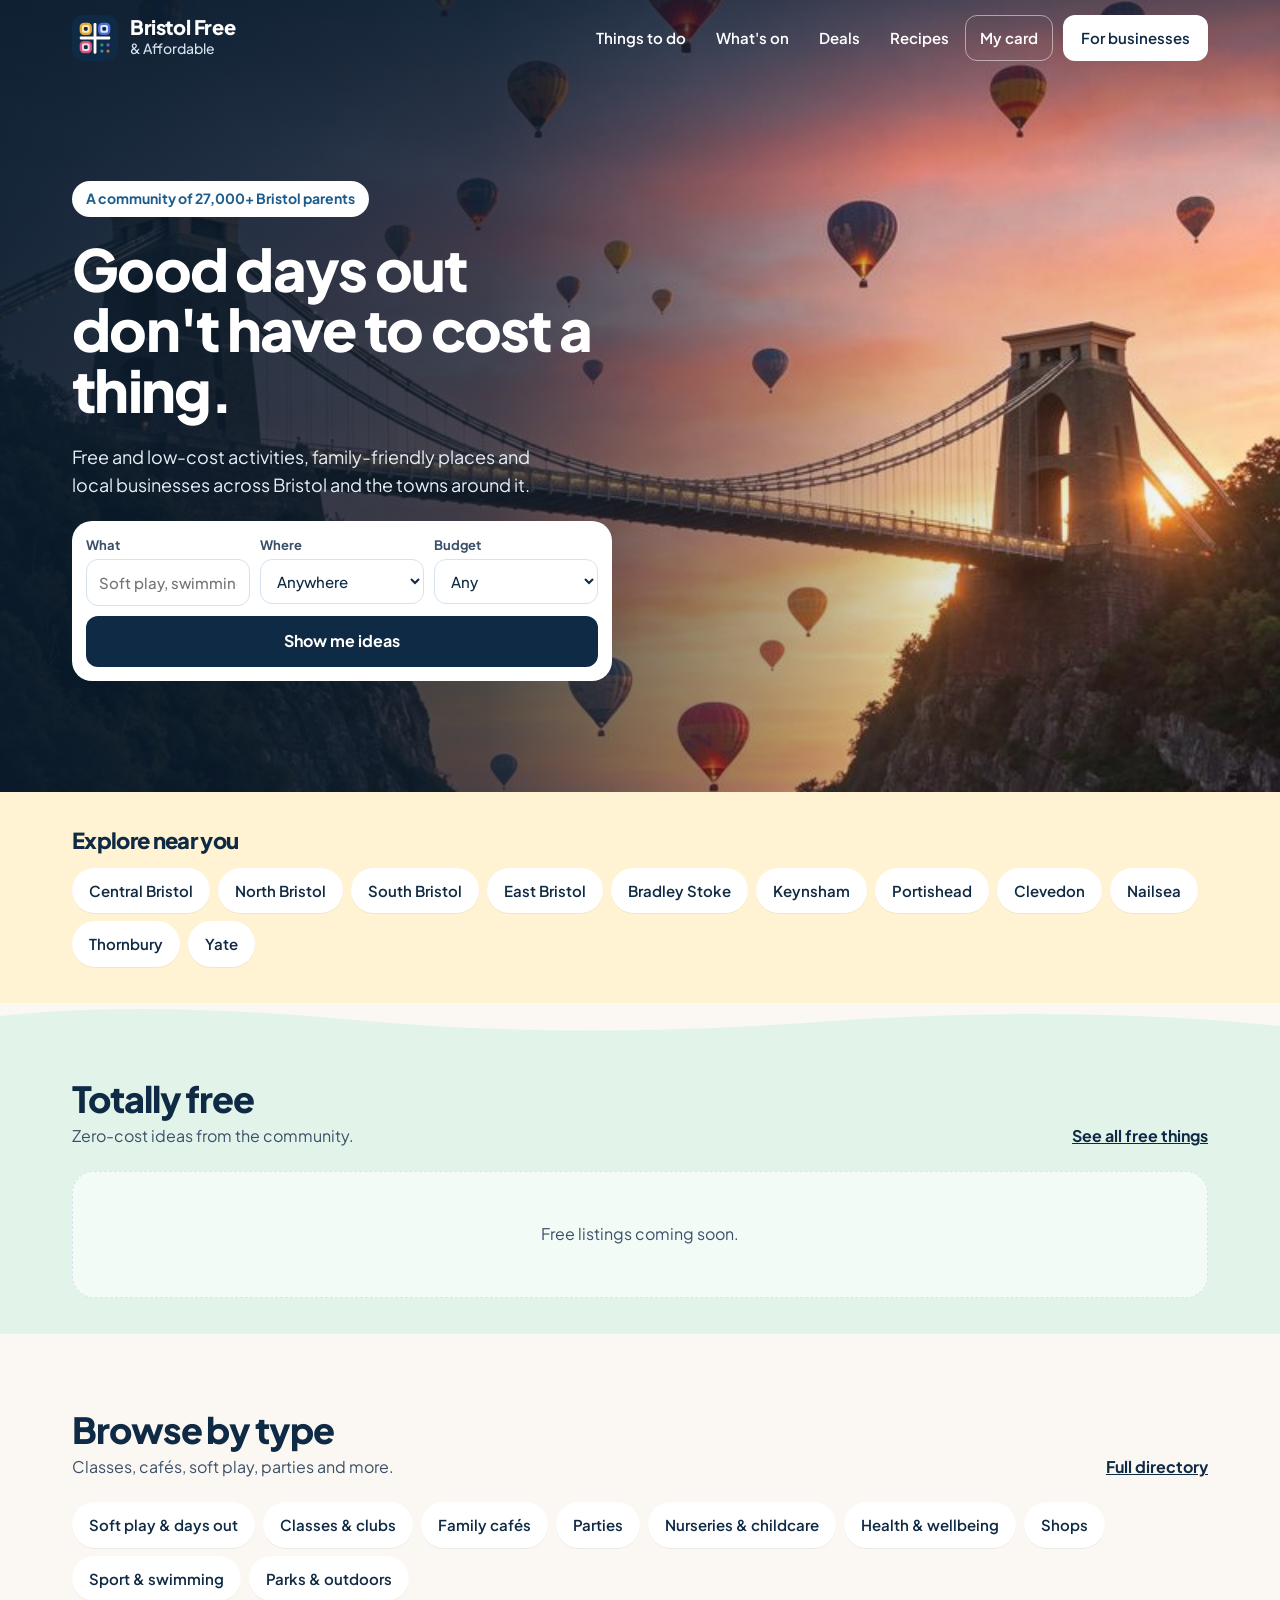
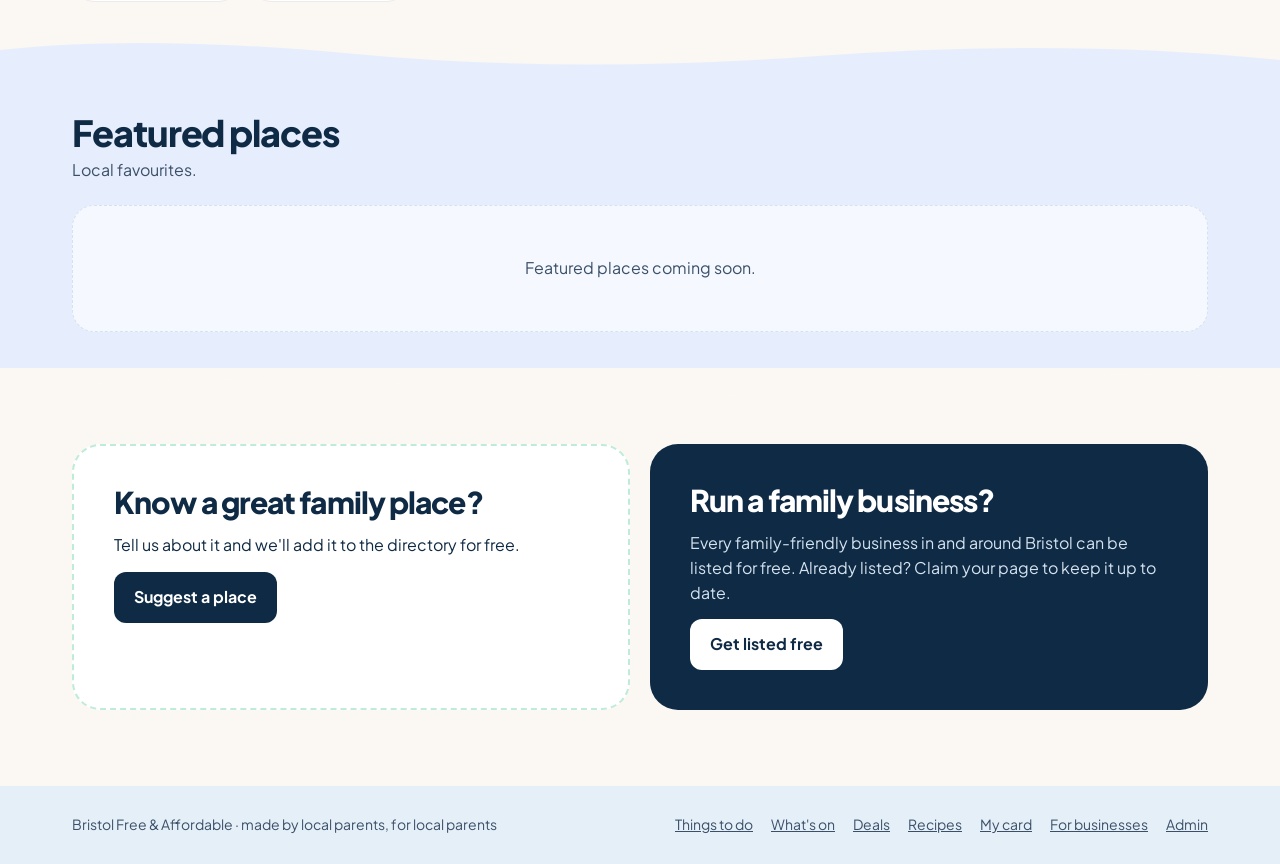
==== commit 0d8b01cf: "New logo mark in the header, on the family card and as the browser tab icon Co-Authored-By: Claude O" ====
--- a/index.html
+++ b/index.html
@@ -16,7 +16,7 @@
 <header class="site">
   <div class="wrap nav">
     <a href="/" class="logo" aria-label="Bristol Free and Affordable, home">
-      <svg width="46" height="46" viewBox="0 0 46 46" aria-hidden="true"><rect width="46" height="46" rx="14" fill="#0F2A44"/><path d="M8 28 Q23 12 38 28" stroke="#BFEBD9" stroke-width="2.6" fill="none" stroke-linecap="round"/><path d="M8 28 H38" stroke="#fff" stroke-width="2.6" stroke-linecap="round"/><path d="M14 28 V23 M23 28 V20 M32 28 V23" stroke="#fff" stroke-width="2" stroke-linecap="round"/><path d="M8 34 q3.75-2.5 7.5 0 t7.5 0 t7.5 0 t7.5 0" stroke="#BFEBD9" stroke-width="2" fill="none" stroke-linecap="round"/></svg>
+      <img src="/img/logo-mark.svg" width="46" height="46" alt="">
       <span><b>Bristol Free</b><small>&amp; Affordable</small></span>
     </a>
     <button class="burger" aria-label="Menu" aria-expanded="false" aria-controls="links"><svg width="26" height="26" viewBox="0 0 24 24" aria-hidden="true"><path d="M3 6h18M3 12h18M3 18h18" stroke="#0F2A44" stroke-width="2" stroke-linecap="round"/></svg></button>
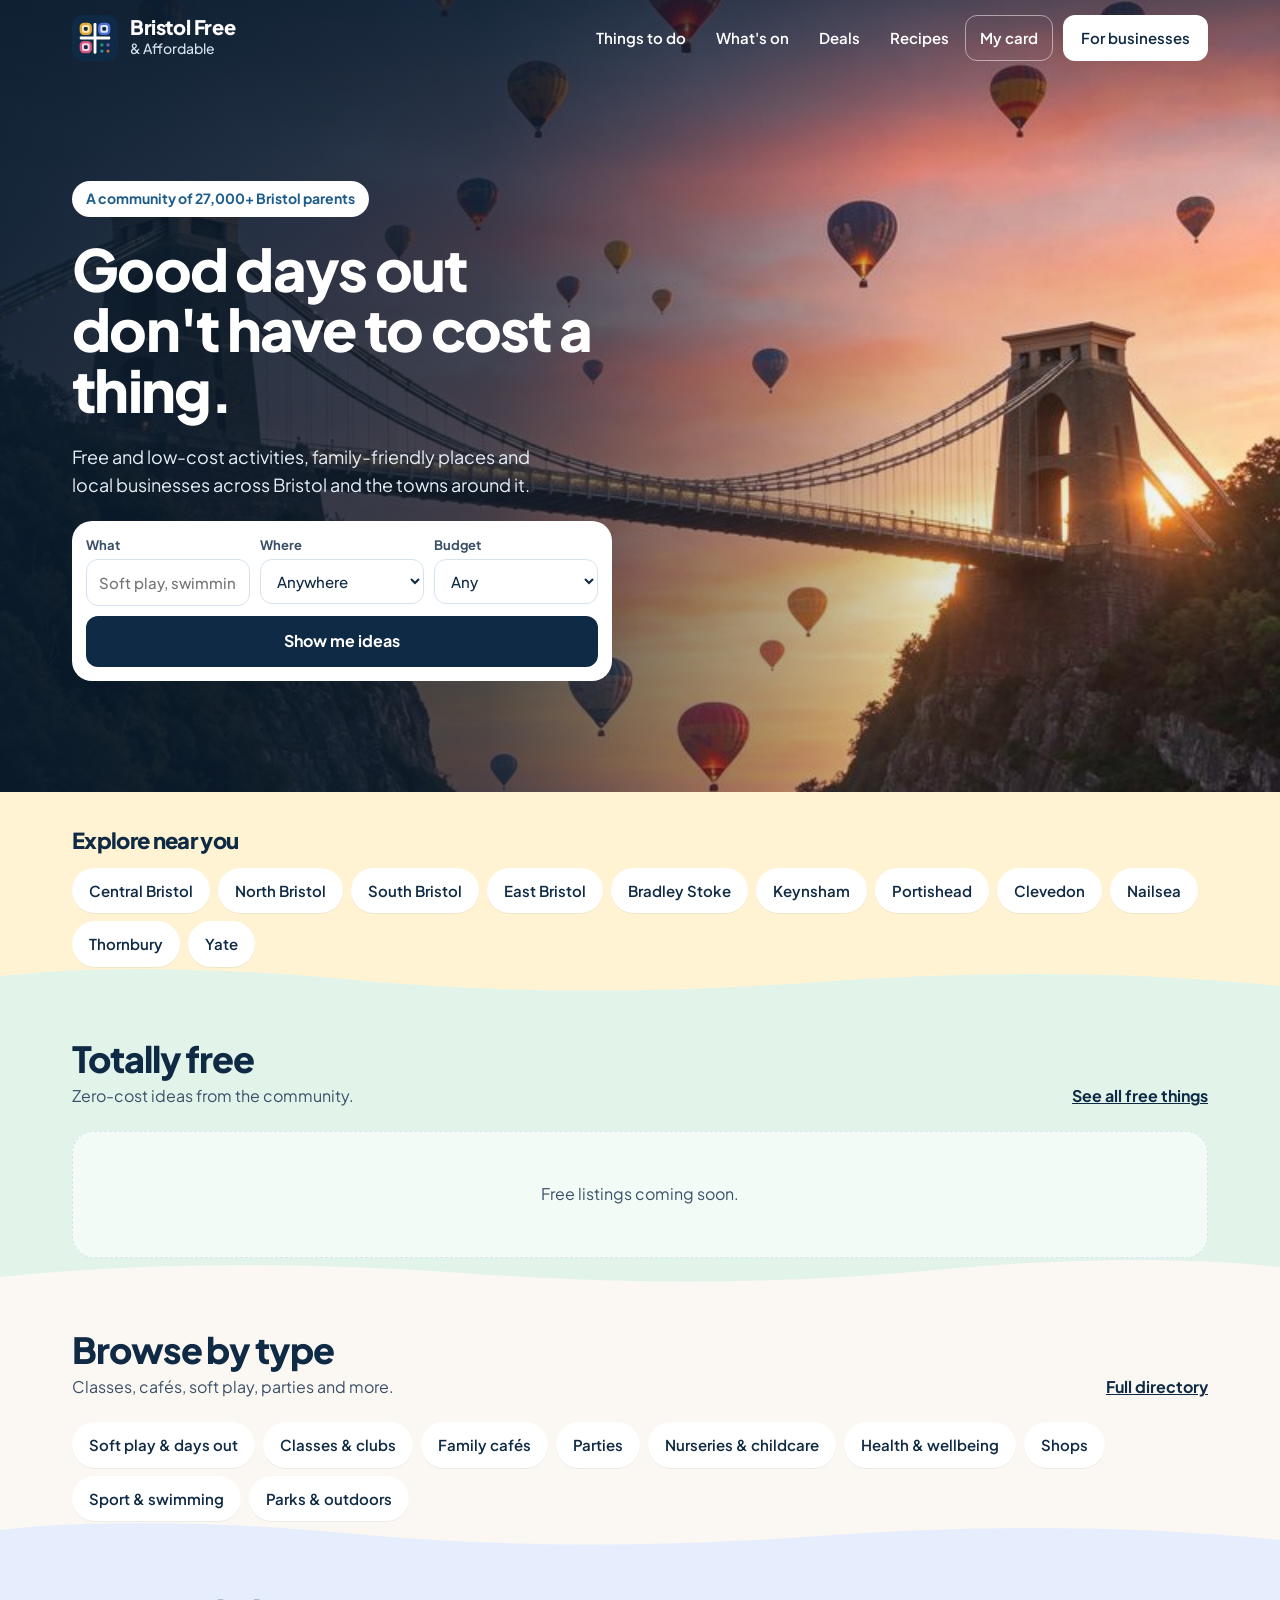
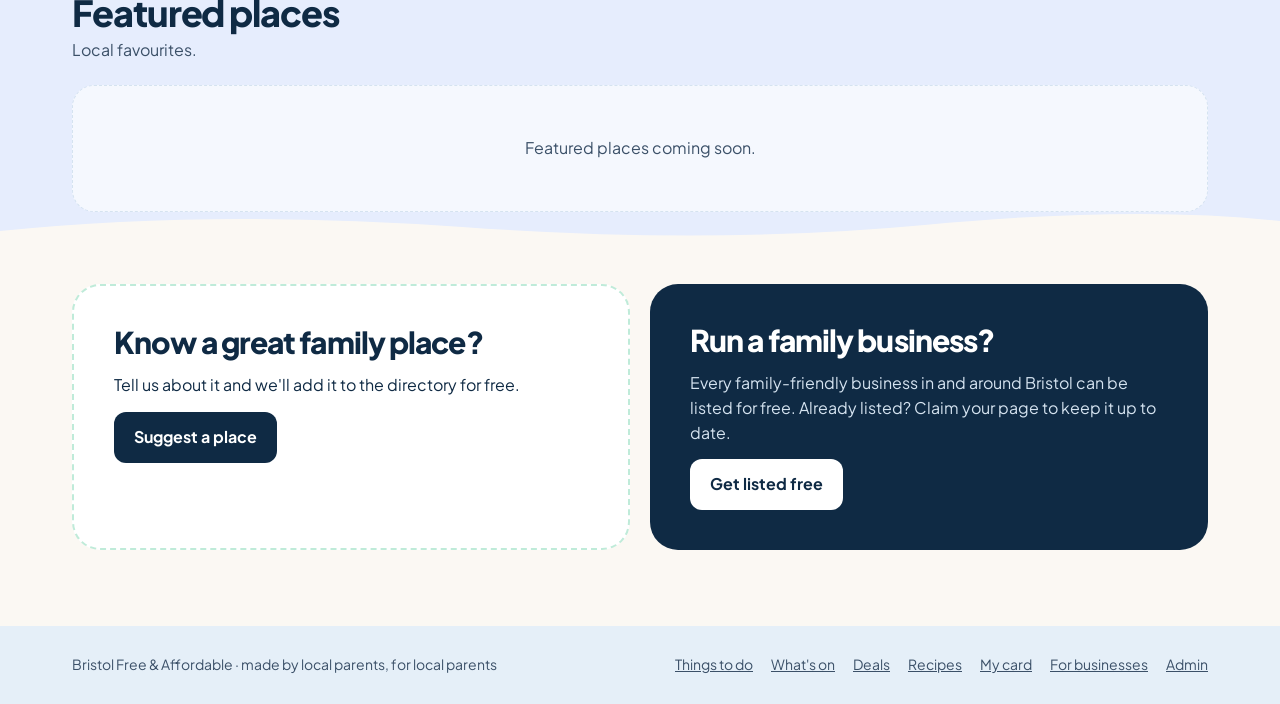
==== commit 22258f7e: "Family card pricing: £5 a month, free while we launch Co-Authored-By: Claude Opus 5.5 <noreply@anthr" ====
--- a/index.html
+++ b/index.html
@@ -63,7 +63,7 @@
 </div></section>
 
 <section class="block tone t-peach"><div class="wrap">
-  <div class="sec-head"><div><h2>Member deals</h2><p>Money off at local family businesses with your free family card.</p></div><a class="more" href="/deals.html">All deals</a></div>
+  <div class="sec-head"><div><h2>Member deals</h2><p>Money off at local family businesses with your family card: £5 a month, free while we launch.</p></div><a class="more" href="/deals.html">All deals</a></div>
   <div class="deal-grid" id="h-deals"></div>
 </div></section>
 
--- a/css/styles.css
+++ b/css/styles.css
@@ -361,7 +361,8 @@
   -webkit-mask:url("data:image/svg+xml,%3Csvg xmlns='http://www.w3.org/2000/svg' viewBox='0 0 1440 40' preserveAspectRatio='none'%3E%3Cpath d='M0 40V22Q240 0 520 18T1040 16T1440 12V40Z'/%3E%3C/svg%3E") 0 0/100% 100% no-repeat;
           mask:url("data:image/svg+xml,%3Csvg xmlns='http://www.w3.org/2000/svg' viewBox='0 0 1440 40' preserveAspectRatio='none'%3E%3Cpath d='M0 40V22Q240 0 520 18T1040 16T1440 12V40Z'/%3E%3C/svg%3E") 0 0/100% 100% no-repeat}
 .tone:nth-of-type(even)::before{transform:scaleX(-1)}
-section.tone + section.tone{margin-top:40px}
+/* back-to-back sections: the wave sits straight on the section above, with no cream gap */
+section.tone + section.tone{margin-top:0}
 .hero + .tone{margin-top:0}
 .hero + .tone::before{display:none}
 /* white cards sit on top of the colour as the highlight */
@@ -387,3 +388,94 @@
 .cal{background:#fff}
 .links{background:transparent}
 @media(max-width:1080px){.links{background:var(--paper)}}
+
+/* tap-to-call phone numbers */
+a.tel { color: var(--navy, #0F2A44); font-weight: 700; text-decoration: underline; text-underline-offset: 3px; white-space: nowrap; }
+.lp-reviews { margin-top: 14px; width: 100%; justify-content: center; }
+
+/* directions chooser */
+details.dir { position: relative; display: inline-block; }
+details.dir > summary { list-style: none; cursor: pointer; }
+details.dir > summary::-webkit-details-marker { display: none; }
+details.dir > summary::after { content: ""; display: inline-block; margin-left: 8px; width: 7px; height: 7px; border-right: 2px solid currentColor; border-bottom: 2px solid currentColor; transform: translateY(-3px) rotate(45deg); transition: transform .15s; }
+details.dir[open] > summary::after { transform: translateY(1px) rotate(-135deg); }
+.dir-menu { position: absolute; z-index: 40; top: calc(100% + 8px); left: 0; min-width: 240px; background: #fff; border: 1px solid var(--line); border-radius: 16px; box-shadow: 0 12px 30px rgba(15,42,68,.14); padding: 6px; display: grid; }
+.dir-menu a, .dir-menu button { display: block; text-align: left; padding: 12px 14px; border-radius: 10px; font: inherit; font-weight: 600; color: var(--navy); text-decoration: none; background: none; border: 0; cursor: pointer; min-height: 44px; }
+.dir-menu a:hover, .dir-menu button:hover, .dir-menu a:focus-visible, .dir-menu button:focus-visible { background: var(--periwinkle, #E6EDFD); }
+.dir-menu button { border-top: 1px solid var(--line); border-radius: 0 0 10px 10px; margin-top: 4px; }
+.dir-menu button b { white-space: nowrap; }
+/* inside the listing pop-up the menu opens in place, so it never gets clipped */
+#sheet details.dir[open] { flex-basis: 100%; }
+#sheet .dir-menu { position: static; margin-top: 8px; box-shadow: none; min-width: 0; }
+
+/* Near me */
+.tools-right { display: flex; gap: 10px; align-items: center; flex-wrap: wrap; }
+.near { display: inline-flex; align-items: center; gap: 6px; min-height: 44px; padding: 10px 16px; border: 1px solid var(--line); border-radius: 12px; background: #fff; font-weight: 700; color: var(--navy); cursor: pointer; }
+.near[aria-pressed=true] { background: #2F6FED; border-color: #2F6FED; color: #fff; }
+.near:disabled { opacity: .7; cursor: progress; }
+.near-note { margin: -4px 0 12px; }
+.card .dist { display: block; margin-top: 4px; font-size: 13px; font-weight: 700; color: #2F6FED; }
+
+/* lifetime cards + invite codes */
+.fcard-badge { justify-self: start; margin: 2px 0 6px; padding: 4px 12px; border-radius: 999px; background: #FFE7AE; color: #0F2A44; font-size: 12px; font-weight: 800; letter-spacing: .04em; text-transform: uppercase; }
+.invite-form { display: flex; gap: 10px; align-items: flex-end; flex-wrap: wrap; margin-top: 10px; }
+.invite-form .field { flex: 1 1 220px; margin: 0; }
+.invite-form input[name=code], .invite-form input[name=invite], .mono { font-family: ui-monospace, SFMono-Regular, Menlo, monospace; letter-spacing: .04em; }
+.invites h3 { margin: 0 0 6px; }
+.invites #inv-new .ok { margin-top: 12px; }
+
+/* register interest page */
+.int-grid { display: grid; grid-template-columns: 1fr 1.15fr; gap: 24px; align-items: start; margin-bottom: 40px; }
+@media (max-width: 860px) { .int-grid { grid-template-columns: 1fr; } }
+.int-example { background: #fff; }
+.int-example h2, .int-form h2 { font-size: 24px; margin: 0 0 4px; }
+.int-saves { list-style: none; padding: 0; margin: 14px 0; display: grid; gap: 8px; }
+.int-saves li { display: flex; justify-content: space-between; gap: 12px; align-items: center; padding: 12px 14px; border-radius: 14px; background: var(--mintp, #E2F4EA); }
+.int-saves li:nth-child(2) { background: var(--peach, #FDE8DC); }
+.int-saves li:nth-child(3) { background: var(--skyp, #E5EFF8); }
+.int-saves li:nth-child(4) { background: var(--lavender, #EFE9FA); }
+.int-saves small { display: block; color: var(--text-2); font-size: 13px; }
+.int-saves b, .int-total b { font-size: 18px; }
+.int-total { display: flex; justify-content: space-between; padding: 8px 14px; font-weight: 700; }
+.int-total.big { background: var(--navy); color: #fff; border-radius: 14px; padding: 14px; }
+.int-total.big b { font-size: 24px; color: #FFE7AE; }
+.int-form { padding: 28px; border-radius: 24px; }
+.int-use { border: 0; padding: 0; margin: 0; display: grid; gap: 6px; }
+.int-use legend { font-weight: 700; margin-bottom: 6px; }
+.int-form > .check { align-items: flex-start; } .int-form > .check input { margin-top: 2px; flex: none; }
+.int-stats { display: grid; grid-template-columns: repeat(4, 1fr); gap: 10px; margin-bottom: 14px; }
+@media (max-width: 640px) { .int-stats { grid-template-columns: repeat(2, 1fr); } }
+.int-stats div { background: #fff; border: 1px solid var(--line); border-radius: 16px; padding: 14px; display: grid; }
+.int-stats b { font-size: 28px; line-height: 1.1; }
+.int-stats span { color: var(--text-2); font-size: 14px; }
+.int-cols { display: grid; grid-template-columns: 1fr 1fr; gap: 12px; }
+@media (max-width: 760px) { .int-cols { grid-template-columns: 1fr; } }
+.int-cols h3 { margin: 0 0 8px; }
+.int-top { margin: 0; padding: 0; list-style: none; display: grid; gap: 4px; counter-reset: t; }
+.int-top li { display: flex; justify-content: space-between; gap: 10px; padding: 6px 0; border-bottom: 1px solid var(--line); text-transform: capitalize; }
+.int-top li:last-child { border-bottom: 0; }
+.int-top b { color: #2F6FED; }
+
+/* family card deal badge (mini QR) */
+.qrmark { display: block; flex: none; }
+.pin-qr { position: absolute; left: 12px; top: -14px; filter: drop-shadow(0 1px 2px rgba(15,42,68,.35)); pointer-events: none; }
+.pin-qr .qrmark rect:first-child { stroke: #fff; stroke-width: 1.5px; }
+.card-deal { display: inline-flex; align-items: center; gap: 6px; margin-top: 6px; padding: 3px 10px 3px 4px; border-radius: 999px; background: #FFE7AE; color: var(--navy); font-size: 12px; font-weight: 800; }
+.deal-panel { display: flex; align-items: center; gap: 12px; padding: 12px 14px; margin: 4px 0 14px; border-radius: 16px; background: #FFE7AE; color: var(--navy); text-decoration: none; }
+.deal-panel b { display: block; font-size: 15px; }
+.deal-panel span span { font-size: 14px; color: var(--text-2); }
+.deal-panel:hover { box-shadow: 0 0 0 2px var(--navy) inset; }
+.lp-hero { position: relative; }
+.lp-deal-tag { position: absolute; right: 16px; bottom: 16px; display: inline-flex; align-items: center; gap: 8px; padding: 7px 14px 7px 7px; border-radius: 16px; background: var(--navy); color: #fff; font-weight: 800; font-size: 14px; box-shadow: 0 6px 16px rgba(15,42,68,.25); }
+.lp-dw { margin: 4px 0 16px; }
+
+/* "I'd love a family deal here" */
+.wish { display: inline-flex; align-items: center; gap: 10px; min-height: 48px; padding: 10px 16px; border-radius: 16px; border: 2px dashed #F2A7C0; background: #FFF5F8; color: var(--navy); font: inherit; font-weight: 800; font-size: 15px; cursor: pointer; }
+.wish:hover { border-style: solid; }
+.wish.on { border: 2px solid #E85D8A; background: #FCE6EE; }
+.wish:disabled { opacity: .7; cursor: progress; }
+.wish-line { margin: 8px 0 14px; font-size: 13px; color: var(--text-2); line-height: 1.45; }
+.wish-line b { color: var(--navy); font-size: 14px; }
+.pin-qr.cl { left: 26px; top: -8px; }
+.lp-hero .lp-deal-tag .qrmark { position: static; width: 30px; height: 30px; }
+.card-deal { width: fit-content; align-self: flex-start; }
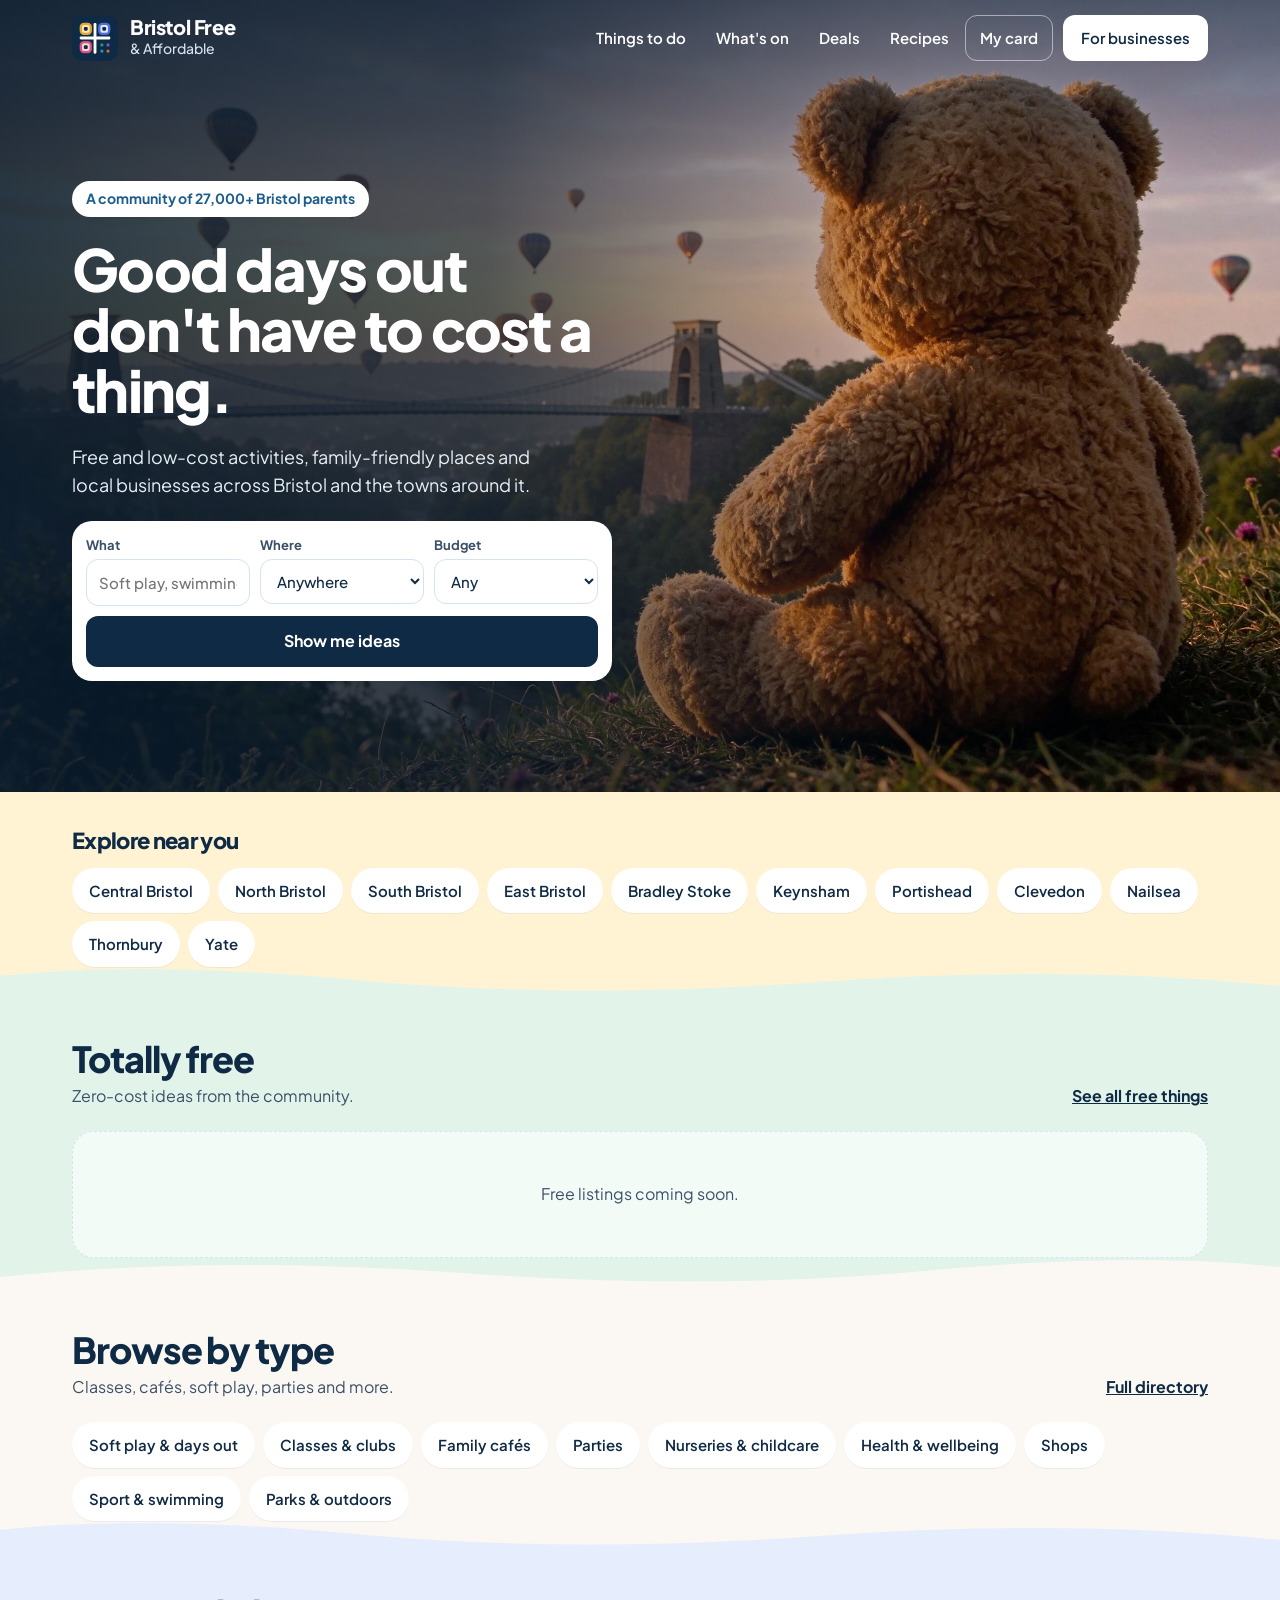
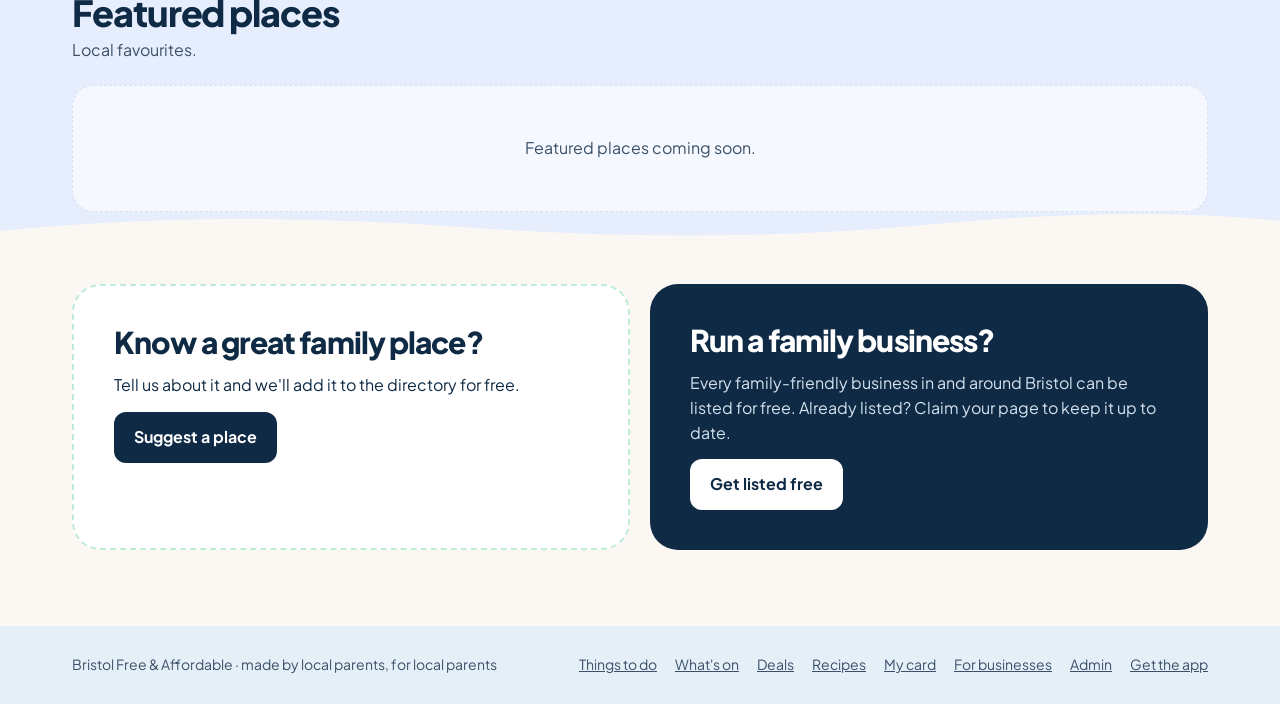
==== commit 47370692: "Installable app (PWA): manifest, icons, service worker with offline page, Add to home screen prompt " ====
--- a/index.html
+++ b/index.html
@@ -6,6 +6,13 @@
 <title>Bristol Free & Affordable · family days out that don't cost a thing</title>
 <meta name="description" content="Free and affordable family days out, classes, cafés and local deals across Bristol and nearby towns.">
 <link rel="icon" href="/img/favicon.svg" type="image/svg+xml">
+<link rel="manifest" href="/manifest.webmanifest">
+<meta name="theme-color" content="#0F2A44">
+<link rel="apple-touch-icon" href="/img/app/apple-touch-icon.png">
+<meta name="apple-mobile-web-app-title" content="Bristol Free">
+<meta name="apple-mobile-web-app-capable" content="yes">
+<meta name="mobile-web-app-capable" content="yes">
+<meta name="apple-mobile-web-app-status-bar-style" content="default">
 <link rel="preconnect" href="https://fonts.googleapis.com">
 <link rel="preconnect" href="https://fonts.gstatic.com" crossorigin>
 <link href="https://fonts.googleapis.com/css2?family=Plus+Jakarta+Sans:wght@400;500;600;700;800&display=swap" rel="stylesheet">
--- a/css/styles.css
+++ b/css/styles.css
@@ -76,7 +76,7 @@
 .hero .lead{font-size:18px;color:#E6EEF6;max-width:480px}
 .finder{background:#fff;border-radius:20px;padding:14px;display:flex;flex-direction:column;gap:10px;box-shadow:var(--shadow)}
 .finder .row{display:grid;grid-template-columns:repeat(auto-fit,minmax(150px,1fr));gap:10px}
-@media(max-width:700px){.hero-card{padding:120px 0 48px;min-height:0;background-image:linear-gradient(180deg,rgba(10,28,46,.55) 0%,rgba(10,28,46,.85) 60%),url(../img/hero.jpg)}}
+@media(max-width:700px){.hero-card{padding:120px 0 48px;min-height:0;background-image:linear-gradient(180deg,rgba(10,28,46,.55) 0%,rgba(10,28,46,.85) 60%),url(../img/hero-sm.jpg);background-position:68% center}}
 body.over header.site{background:transparent;backdrop-filter:none;border-color:transparent}
 body.over .logo b,body.over .links a:not(.cta){color:#fff}
 body.over .logo small{color:#D5E3F0}
@@ -479,3 +479,111 @@
 .pin-qr.cl { left: 26px; top: -8px; }
 .lp-hero .lp-deal-tag .qrmark { position: static; width: 30px; height: 30px; }
 .card-deal { width: fit-content; align-self: flex-start; }
+
+/* ---------- facilities ---------- */
+.fac-b { display: inline-grid; place-items: center; border-radius: 50%; flex: none; }
+.fac-svg { display: block; }
+.fac-box { margin: 4px 0 14px; padding: 12px 14px; border-radius: 16px; background: #FFF1E8; }
+.fac-box.full { margin: 16px 0 0; padding: 20px; border-radius: 22px; }
+.fac-head { display: flex; align-items: center; margin-bottom: 9px; }
+.fac-head span { font-size: 12px; font-weight: 800; letter-spacing: .07em; text-transform: uppercase; color: #8A5A3C; }
+.fac-box.full .fac-head span { font-size: 20px; letter-spacing: 0; text-transform: none; color: var(--navy); }
+.fac-all { margin-left: auto; background: none; border: 0; padding: 4px; font: inherit; font-size: 13px; font-weight: 700; color: var(--navy); text-decoration: underline; cursor: pointer; }
+.fac-strip { display: flex; align-items: center; gap: 6px; flex-wrap: wrap; }
+.fac-strip .fac-b, .fac-yes .fac-b { box-shadow: 0 0 0 2px #fff; }
+.fac-more { font-size: 13px; font-weight: 800; color: var(--text-2); margin-left: 2px; }
+.fac-names { margin: 8px 0 0; font-size: 12.5px; color: var(--text-2); line-height: 1.45; }
+.fac-grid { display: grid; grid-template-columns: 1fr 1fr; gap: 10px 12px; }
+.fac-row { display: flex; align-items: center; gap: 10px; font-size: 14px; font-weight: 600; color: var(--navy); }
+.fac-box.full .fac-row { font-size: 15px; }
+.fac-nos { display: flex; flex-wrap: wrap; gap: 8px; margin-top: 12px; }
+.fac-no { display: inline-flex; align-items: center; gap: 8px; padding: 5px 12px 5px 5px; border-radius: 999px; background: #F1EFEA; color: #6B7785; font-size: 13.5px; font-weight: 700; }
+.fac-no-i { position: relative; width: 28px; height: 28px; border-radius: 50%; background: #fff; display: grid; place-items: center; }
+.fac-no-i::after { content: ""; position: absolute; width: 20px; height: 2px; background: #8A94A0; transform: rotate(-45deg); border-radius: 2px; }
+.fac-checked { margin: 8px 0 0; font-size: 12px; color: #8A5A3C; }
+.fac-faint { display: flex; gap: 6px; opacity: .45; }
+.fac-empty { margin: 10px 0 0; font-size: 14px; line-height: 1.4; color: var(--navy); }
+.fac-update { display: flex; align-items: center; justify-content: center; gap: 8px; width: 100%; margin-top: 10px; min-height: 44px; border-radius: 12px; border: 1.5px dashed #E8B898; background: #fff; font: inherit; font-size: 14px; font-weight: 800; color: #8A5A3C; cursor: pointer; }
+.fac-update:hover { border-style: solid; }
+.card-fac { display: flex; align-items: center; gap: 4px; margin-top: 8px; }
+.card-fac b { font-size: 12px; color: var(--text-2); margin-left: 2px; }
+.fac-filter { margin: -4px 0 14px; }
+.fac-filter > summary { cursor: pointer; font-weight: 700; color: var(--navy); padding: 6px 0; width: fit-content; }
+.fac-filter .chips { margin-top: 8px; }
+.fac-chip { display: inline-flex; align-items: center; gap: 7px; padding: 5px 12px 5px 5px; }
+.fac-chip.on .fac-b { box-shadow: 0 0 0 2px #fff; }
+
+/* "Update info or facilities" sheet */
+.upd-wrap { position: fixed; inset: 0; z-index: 3000; background: rgba(15,42,68,.55); display: grid; place-items: center; padding: 16px; }
+.upd-sheet { width: 100%; max-width: 460px; max-height: 92vh; overflow-y: auto; background: #fff; border-radius: 26px; color: var(--navy); }
+@media (max-width: 600px) { .upd-wrap { place-items: end center; padding: 0; } .upd-sheet { border-radius: 24px 24px 0 0; max-height: 94vh; } }
+.upd-head { display: flex; align-items: center; gap: 10px; padding: 18px 20px 4px; }
+.upd-head h2 { margin: 0; font-size: 20px; }
+.upd-place { font-size: 12px; font-weight: 800; color: var(--text-2); }
+.upd-x, .upd-back { flex: none; width: 36px; height: 36px; border-radius: 50%; border: 0; background: #F1EFEA; font: inherit; font-size: 20px; font-weight: 800; color: var(--navy); cursor: pointer; }
+.upd-x { margin-left: auto; }
+.upd-back { background: #fff; border: 1.5px solid var(--line); }
+.upd-sub { margin: 0; padding: 0 20px 10px; font-size: 14px; color: var(--text-2); }
+.upd-body { padding: 6px 20px 20px; display: block; }
+.upd-choice { display: flex; align-items: center; gap: 14px; width: 100%; text-align: left; padding: 14px; margin-bottom: 10px; border-radius: 18px; border: 0; font: inherit; color: var(--navy); cursor: pointer; }
+.upd-choice.peach { background: #FFF1E8; } .upd-choice.blue { background: #E6EDFD; } .upd-choice.grey { background: #F1EFEA; }
+.upd-choice b { display: block; font-size: 16px; } .upd-choice small { display: block; font-size: 13px; color: var(--text-2); margin-top: 2px; }
+.upd-choice i { margin-left: auto; font-style: normal; font-size: 22px; font-weight: 800; }
+.upd-ci { width: 44px; height: 44px; border-radius: 14px; background: #fff; display: grid; place-items: center; flex: none; }
+.upd-small { font-size: 12.5px; color: var(--text-2); margin: 6px 0 0; }
+.upd-fac { display: flex; align-items: center; gap: 10px; padding: 8px 0; border-bottom: 1px solid #F1EFEA; }
+.upd-fl { flex: 1; font-size: 14px; font-weight: 700; }
+.seg { display: inline-flex; gap: 2px; padding: 3px; border-radius: 12px; background: #F4F2EE; flex: none; }
+.seg label { cursor: pointer; }
+.seg input { position: absolute; opacity: 0; pointer-events: none; }
+.seg span { display: block; padding: 7px 10px; border-radius: 10px; font-size: 13px; font-weight: 800; color: var(--text-2); }
+.seg input:focus-visible + span { outline: 2px solid var(--navy); outline-offset: 1px; }
+.seg label:nth-child(1) input:checked + span { background: #2E9E6B; color: #fff; }
+.seg label:nth-child(2) input:checked + span { background: #8A94A0; color: #fff; }
+.seg label:nth-child(3) input:checked + span { background: #7A8796; color: #fff; }
+.upd-visit { margin: 14px 0; }
+.upd-send { width: 100%; }
+.upd-thanks { position: relative; padding: 34px 26px 26px; text-align: center; }
+.upd-thanks .upd-x { position: absolute; right: 16px; top: 16px; }
+.upd-tick { width: 76px; height: 76px; margin: 0 auto 14px; border-radius: 50%; background: #E2F4EA; display: grid; place-items: center; }
+.upd-thanks h2 { margin: 0; font-size: 22px; }
+.upd-thanks p { color: var(--text-2); }
+.upd-yes { display: flex; justify-content: center; gap: 6px; margin: 16px 0; }
+.upd-done { width: 100%; }
+/* admin: facilities editor + updates */
+.e-fac { border: 1px solid var(--line); border-radius: 16px; padding: 14px; background: #FFF8F3; }
+.e-fac-grid { display: grid; grid-template-columns: repeat(auto-fill, minmax(250px, 1fr)); gap: 8px 14px; margin: 8px 0 12px; }
+.e-fac-row { display: flex; align-items: center; gap: 8px; font-size: 14px; font-weight: 600; }
+.e-fac-row span:not(.fac-b) { flex: 1; }
+.e-fac-row select { width: auto; min-width: 100px; padding: 6px 8px; }
+.upd-adm-facs { display: flex; flex-wrap: wrap; gap: 6px; margin-top: 6px; }
+.upd-adm-f { display: inline-flex; align-items: center; gap: 6px; padding: 3px 10px 3px 3px; border-radius: 999px; background: #E2F4EA; font-size: 13px; font-weight: 700; }
+.upd-adm-f.no { background: #F1EFEA; color: #6B7785; }
+
+/* favourites, WhatsApp, calendar */
+.fav-btn, .wa-btn { display: inline-flex; align-items: center; gap: 8px; }
+.fav-btn.on { border-color: #E85D8A; background: #FCE6EE; }
+.card-saved { display: inline-block; margin-top: 6px; font-size: 12px; font-weight: 800; color: #D2557E; }
+.saved-btn[aria-pressed=true] { background: #E85D8A; border-color: #E85D8A; color: #fff; }
+.saved-btn svg path { fill: #E85D8A; }
+.saved-btn[aria-pressed=true] svg path { fill: #fff; }
+.cal-add { margin-left: auto; }
+.cal-add > summary { font-weight: 700; color: var(--navy); text-decoration: underline; cursor: pointer; }
+.cal-add > summary::after { border-color: currentColor; }
+.cal-add .dir-menu { left: auto; right: 0; min-width: 230px; }
+.ev-meta { flex-wrap: wrap; }
+.cal-add .dir-menu button { border-top: 0; margin-top: 0; border-radius: 10px; }
+
+/* "Add to home screen" banner */
+.app-banner { position: fixed; left: 12px; right: 12px; bottom: 12px; z-index: 2500; max-width: 440px; margin: 0 auto; padding: 14px 16px; background: #fff; border-radius: 20px; box-shadow: 0 14px 40px rgba(15,42,68,.25); display: grid; grid-template-columns: 48px 1fr auto; gap: 10px 12px; align-items: center; color: var(--navy); animation: appUp .3s ease-out; }
+@keyframes appUp { from { transform: translateY(30px); opacity: 0; } }
+@media (prefers-reduced-motion: reduce) { .app-banner { animation: none; } }
+.app-banner > img { border-radius: 12px; }
+.app-txt b { display: block; font-size: 15px; line-height: 1.3; }
+.app-txt span { display: block; font-size: 13px; color: var(--text-2); margin-top: 2px; }
+.app-x { align-self: start; width: 32px; height: 32px; border-radius: 50%; border: 0; background: #F1EFEA; font: inherit; font-size: 18px; font-weight: 800; color: var(--navy); cursor: pointer; }
+.app-acts { grid-column: 1 / -1; display: flex; gap: 8px; }
+.app-acts .btn { flex: 1; }
+.app-steps { grid-column: 1 / -1; margin: 0; padding: 10px 12px 10px 30px; border-radius: 14px; background: #FBF8F3; font-size: 14px; line-height: 1.6; }
+.app-steps svg { display: inline-block; vertical-align: -3px; }
+p.app-steps { padding-left: 12px; }
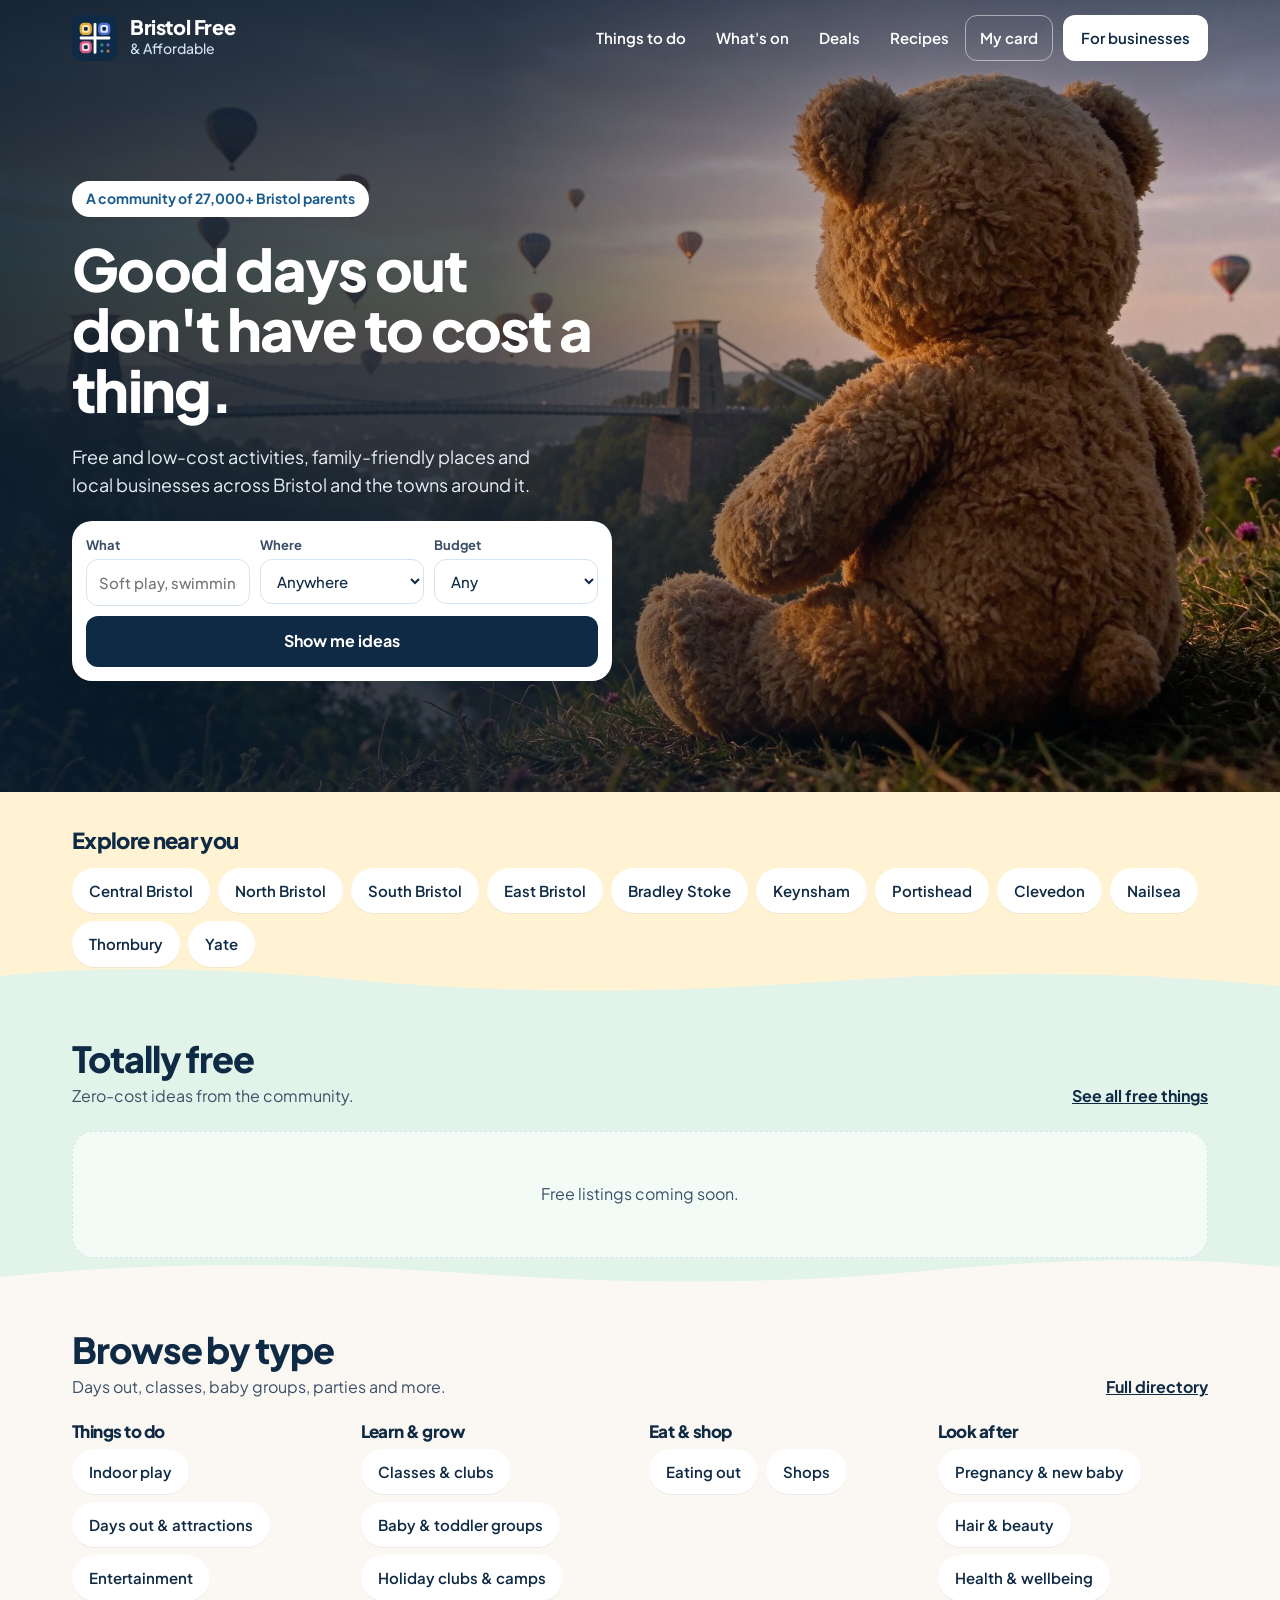
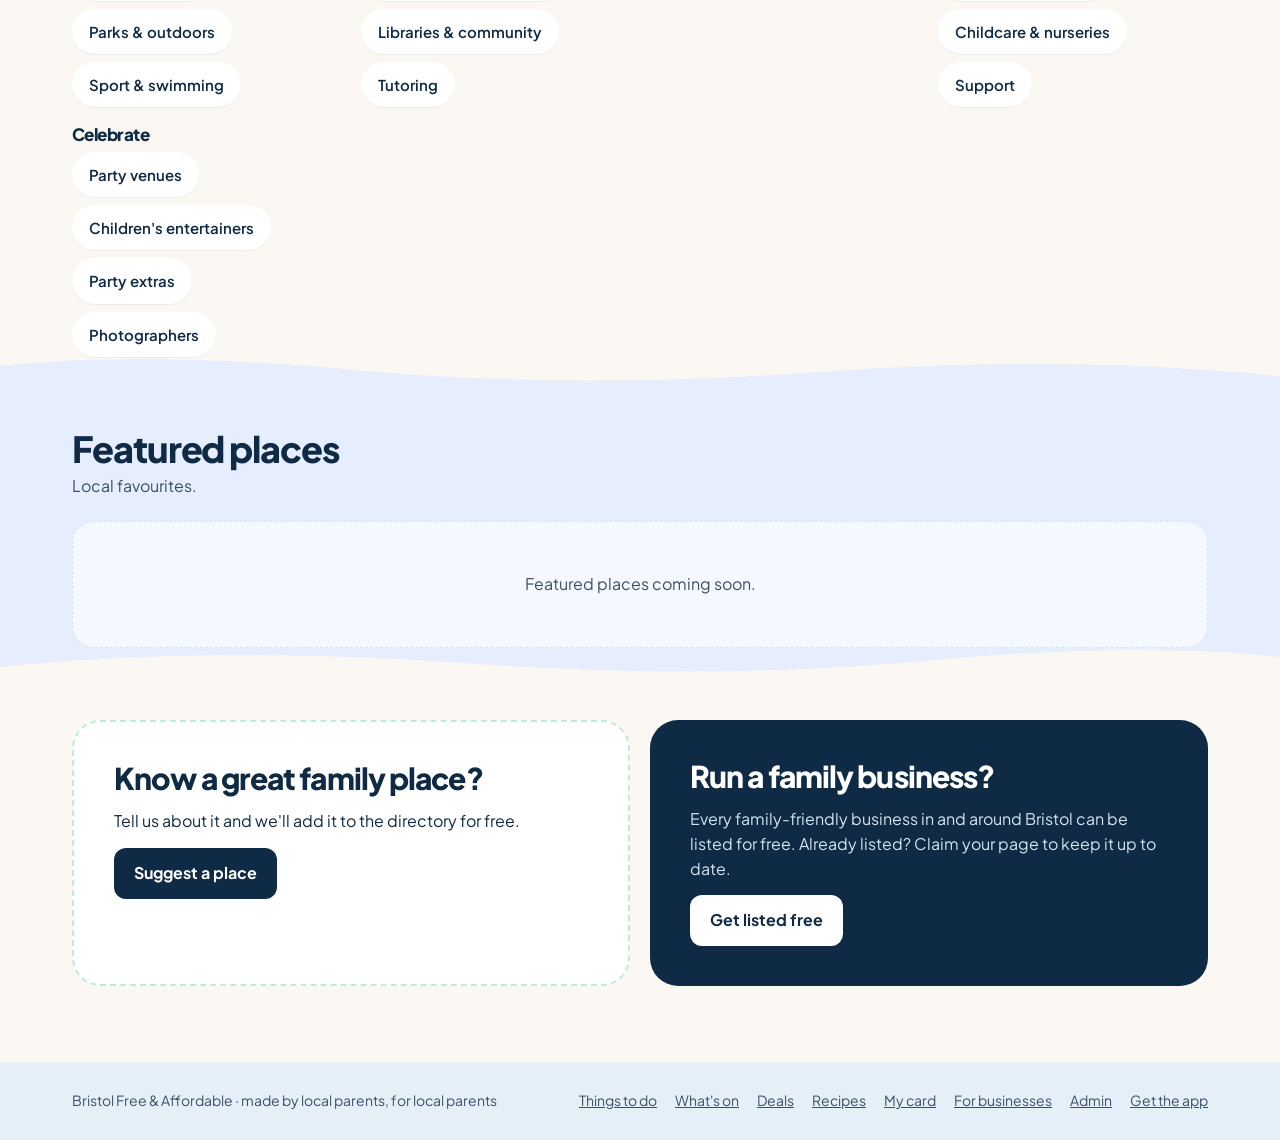
==== commit b5304d02: "21 categories under 5 headings, extra categories per listing, crèche and Changing Places facilities " ====
--- a/index.html
+++ b/index.html
@@ -75,8 +75,8 @@
 </div></section>
 
 <section class="block tone t-paper"><div class="wrap">
-  <div class="sec-head"><div><h2>Browse by type</h2><p>Classes, cafés, soft play, parties and more.</p></div><a class="more" href="/directory.html">Full directory</a></div>
-  <div class="chips" id="cat-links"></div>
+  <div class="sec-head"><div><h2>Browse by type</h2><p>Days out, classes, baby groups, parties and more.</p></div><a class="more" href="/directory.html">Full directory</a></div>
+  <div class="cat-groups" id="cat-links"></div>
 </div></section>
 
 <section class="block tone t-periwinkle"><div class="wrap">
--- a/css/styles.css
+++ b/css/styles.css
@@ -587,3 +587,16 @@
 .app-steps { grid-column: 1 / -1; margin: 0; padding: 10px 12px 10px 30px; border-radius: 14px; background: #FBF8F3; font-size: 14px; line-height: 1.6; }
 .app-steps svg { display: inline-block; vertical-align: -3px; }
 p.app-steps { padding-left: 12px; }
+
+/* Category headings (update 15) */
+.subchips{margin-top:10px;padding:10px 12px;background:var(--skyp);border-radius:18px}
+.subchips[hidden]{display:none}
+.subchips .chip{min-height:40px;padding:8px 14px;font-size:14px}
+.cat-groups{display:grid;gap:18px;grid-template-columns:repeat(auto-fill,minmax(260px,1fr))}
+.cat-group h3{margin:0 0 8px;font-size:17px}
+.cat-group h3 a{color:inherit;text-decoration:none}
+.cat-group h3 a:hover{text-decoration:underline}
+.e-xcats{display:grid;gap:10px;margin-top:8px}
+.e-xcats b{display:block;font-size:13px;margin-bottom:4px}
+.e-xcats .chips{gap:6px 14px}
+#e-xcats-wrap > summary{cursor:pointer;font-weight:700;color:var(--navy)}
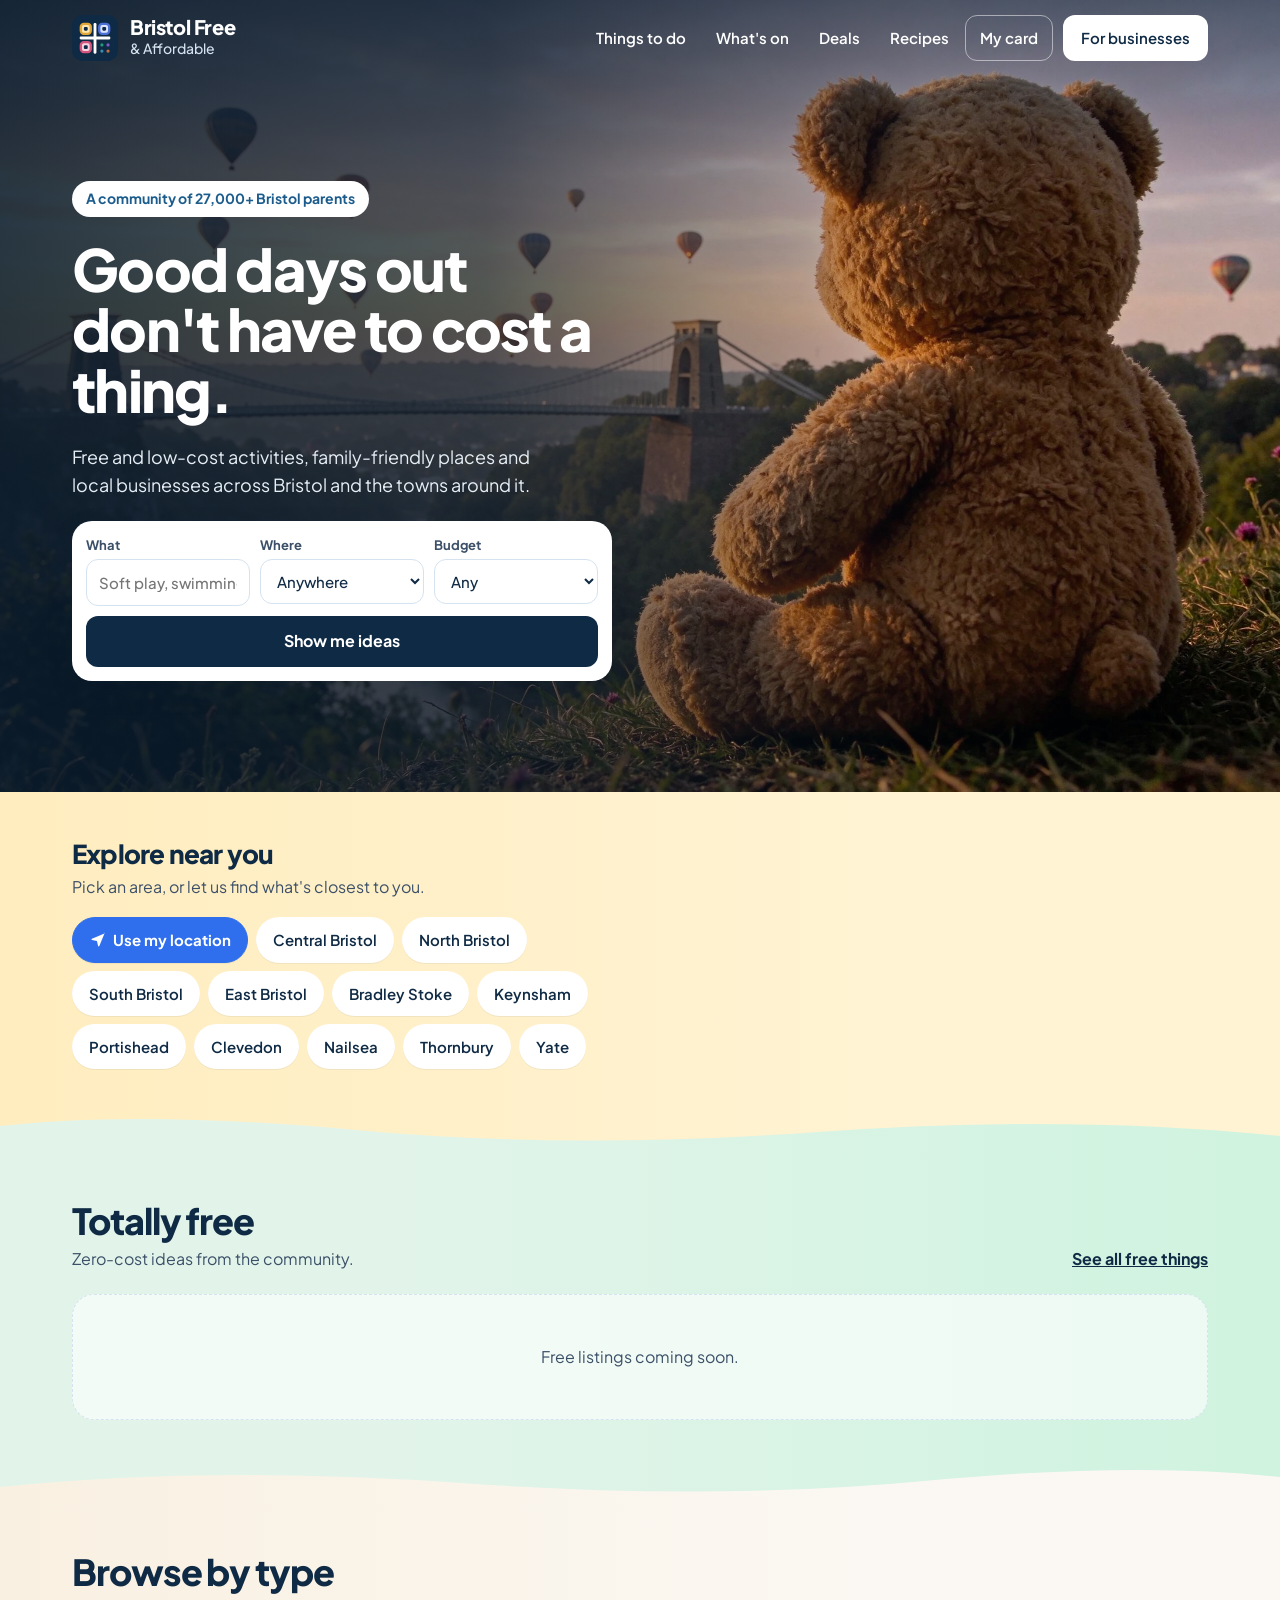
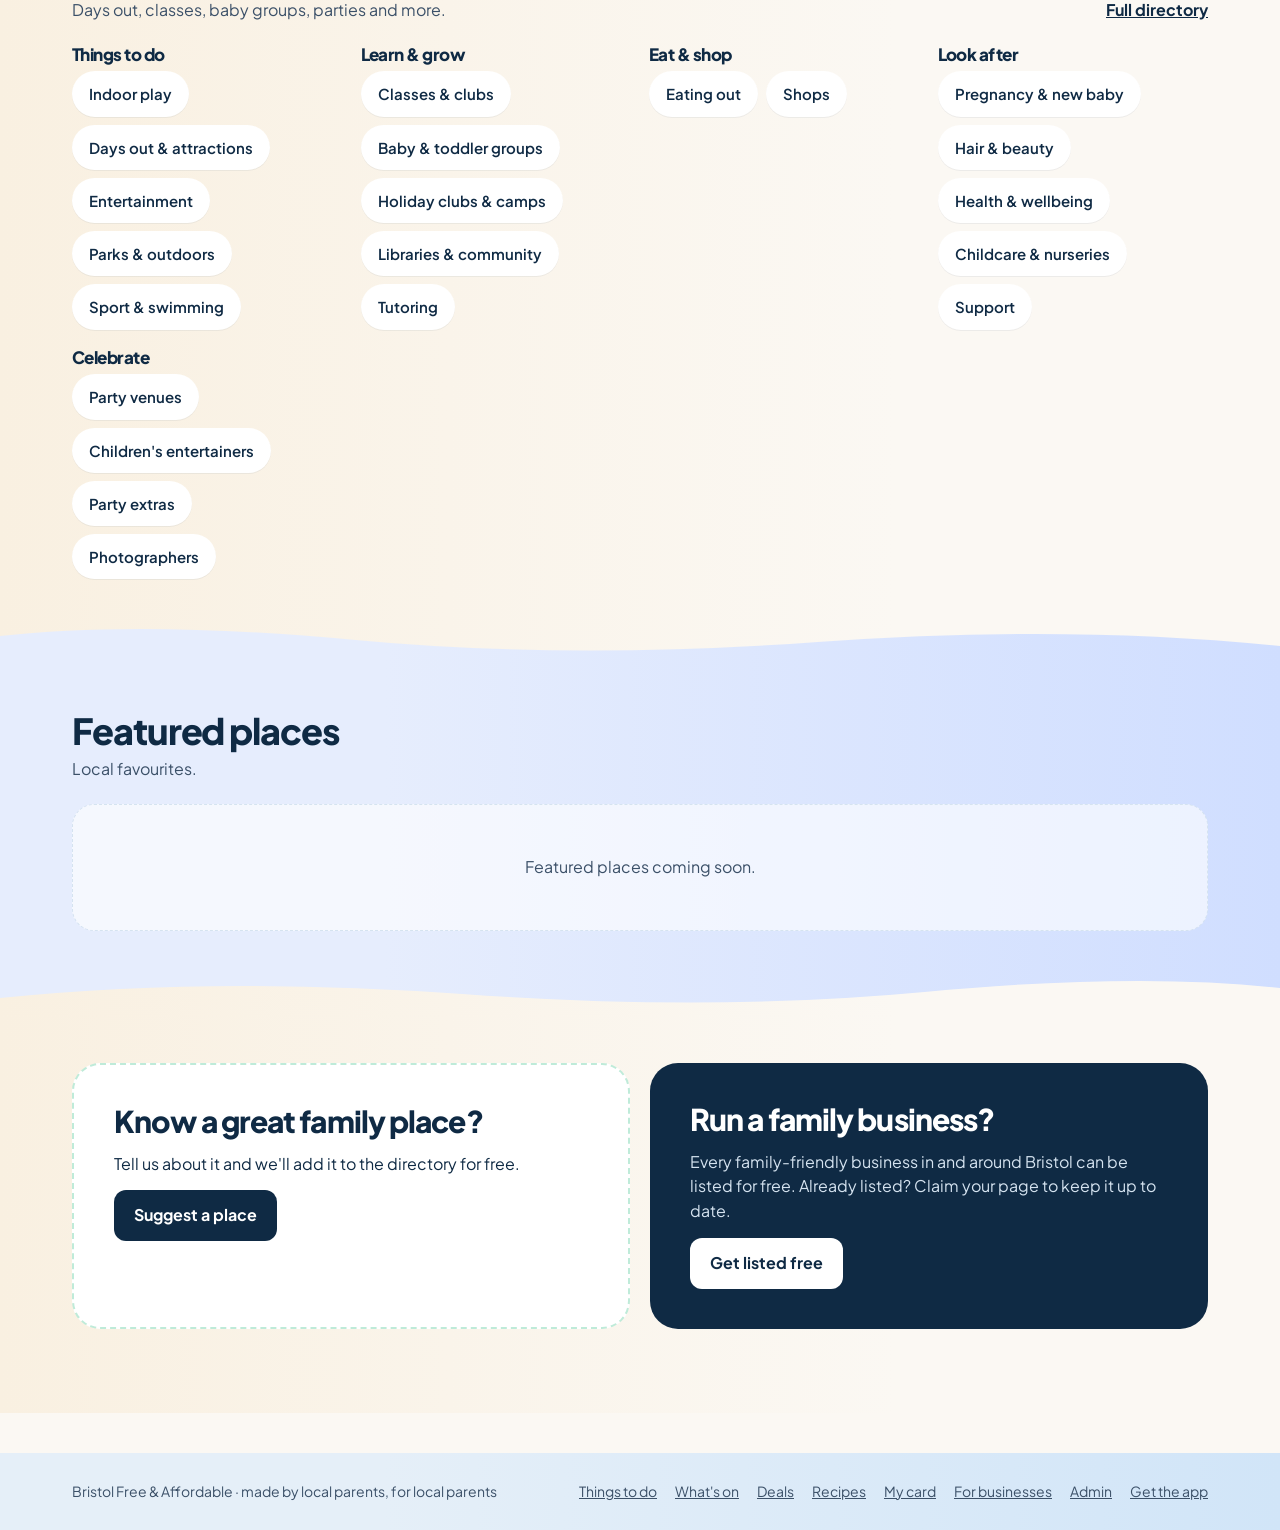
==== commit 06576fba: "Explore near you: mini map tour (mock, not yet approved) Co-Authored-By: Claude Opus 5.5 <noreply@an" ====
--- a/index.html
+++ b/index.html
@@ -54,9 +54,16 @@
   </div></div></div>
 </div>
 
-<section class="block tone t-butter"><div class="wrap">
-  <h2 style="font-size:22px;margin-bottom:16px">Explore near you</h2>
-  <div class="chips" id="area-links"></div>
+<section class="block tone t-butter"><div class="wrap explore">
+  <div class="explore-text">
+    <h2>Explore near you</h2>
+    <p>Pick an area, or let us find what's closest to you.</p>
+    <div class="chips" id="area-links"></div>
+  </div>
+  <div class="explore-map">
+    <div id="tour-map" role="region" aria-label="Map showing a few of the places listed"></div>
+    <div class="tour-bar"><button type="button" class="tour-toggle" aria-pressed="false">Pause tour</button><a href="/directory.html">Open the full map</a></div>
+  </div>
 </div></section>
 
 <section class="block tone t-mint"><div class="wrap">
--- a/css/styles.css
+++ b/css/styles.css
@@ -155,7 +155,7 @@
 .duo .dark{background:var(--navy);color:#fff}
 .duo .dark p{color:#D5E3F0}
 
-footer.site{margin-top:40px;background:var(--skyp)}
+footer.site{margin-top:40px;background:linear-gradient(270deg,#D1E5F8,var(--skyp) 70%)}
 .foot{display:flex;flex-wrap:wrap;gap:16px;justify-content:space-between;padding-top:28px;padding-bottom:28px;font-size:14px;color:var(--text-2)}
 .foot nav{display:flex;gap:18px;flex-wrap:wrap}
 
@@ -356,8 +356,14 @@
 .t-paper{--tone:var(--paper)}.t-butter{--tone:var(--butter)}.t-mint{--tone:var(--mintp)}.t-lavender{--tone:var(--lavender)}
 .t-peach{--tone:var(--peach)}.t-periwinkle{--tone:var(--periwinkle)}.t-pink{--tone:var(--pink)}.t-sky{--tone:var(--skyp)}
 /* soft wave along the top edge of each band, echoing the hills in the placeholder pictures */
-.tone{background:var(--tone);position:relative;margin-top:40px;padding:40px 0 52px}
-.tone::before{content:"";position:absolute;left:0;right:0;top:-39px;height:40px;background:var(--tone);pointer-events:none;
+/* subtle gradient: each band deepens towards one side, alternating left and right down the page */
+.t-paper{--deep:#F9F0E1}.t-butter{--deep:#FFEDBF}.t-mint{--deep:#CFF3DF}.t-lavender{--deep:#E2D5FA}
+.t-peach{--deep:#FFDAC6}.t-periwinkle{--deep:#D0DEFF}.t-pink{--deep:#FDD0E1}.t-sky{--deep:#D1E5F8}
+.tone{--grad:linear-gradient(90deg,var(--deep,var(--tone)),var(--tone) 70%);background:var(--grad);position:relative;margin-top:40px;}
+section.tone{padding:48px 0 84px}
+@media(max-width:600px){section.tone{padding:40px 0 68px}}
+.tone:nth-of-type(even){background:linear-gradient(270deg,var(--deep,var(--tone)),var(--tone) 70%)}
+.tone::before{content:"";position:absolute;left:0;right:0;top:-39px;height:40px;background:var(--grad);pointer-events:none;
   -webkit-mask:url("data:image/svg+xml,%3Csvg xmlns='http://www.w3.org/2000/svg' viewBox='0 0 1440 40' preserveAspectRatio='none'%3E%3Cpath d='M0 40V22Q240 0 520 18T1040 16T1440 12V40Z'/%3E%3C/svg%3E") 0 0/100% 100% no-repeat;
           mask:url("data:image/svg+xml,%3Csvg xmlns='http://www.w3.org/2000/svg' viewBox='0 0 1440 40' preserveAspectRatio='none'%3E%3Cpath d='M0 40V22Q240 0 520 18T1040 16T1440 12V40Z'/%3E%3C/svg%3E") 0 0/100% 100% no-repeat}
 .tone:nth-of-type(even)::before{transform:scaleX(-1)}
@@ -374,14 +380,14 @@
 .tone .duo .mint{background:#fff;border:2px dashed var(--mint)}
 /* inner pages: the page title sits in a coloured band */
 .page-head,.card-app>.card-intro,.staff-head{position:relative}
-.page-head::after{content:"";position:absolute;z-index:-1;top:-44px;bottom:-30px;left:calc(50% - 50vw);right:calc(50% - 50vw);background:var(--tone);
+.page-head::after{content:"";position:absolute;z-index:-1;top:-44px;bottom:-30px;left:calc(50% - 50vw);right:calc(50% - 50vw);background:linear-gradient(90deg,var(--deep,var(--tone)),var(--tone) 70%);
   -webkit-mask:linear-gradient(#000 calc(100% - 40px),transparent calc(100% - 40px)),url("data:image/svg+xml,%3Csvg xmlns='http://www.w3.org/2000/svg' viewBox='0 0 1440 40' preserveAspectRatio='none'%3E%3Cpath d='M0 0H1440V20Q1100 40 720 18T0 22Z'/%3E%3C/svg%3E") 0 100%/100% 40px no-repeat;
           mask:linear-gradient(#000 calc(100% - 40px),transparent calc(100% - 40px)),url("data:image/svg+xml,%3Csvg xmlns='http://www.w3.org/2000/svg' viewBox='0 0 1440 40' preserveAspectRatio='none'%3E%3Cpath d='M0 0H1440V20Q1100 40 720 18T0 22Z'/%3E%3C/svg%3E") 0 100%/100% 40px no-repeat}
 html{overflow-x:clip}
 main{position:relative;z-index:0}
 .page-head{margin-bottom:34px}
 /* pages without a page-head get a gentle wash at the top instead */
-body.wash main{background:linear-gradient(var(--tone),var(--paper) 420px)}
+body.wash main{background:linear-gradient(rgba(251,248,243,0),var(--paper) 420px),linear-gradient(90deg,var(--deep,var(--tone)),var(--tone) 70%) 0 0/100% 420px no-repeat var(--paper)}
 .verify{background:#fff}
 .verify.good{background:#E8F8EF}.verify.warn{background:#FFF6E0}.verify.bad{background:#FDECEC}
 .fcard-wrap .panel,.savings{background:#fff}
@@ -600,3 +606,57 @@
 .e-xcats b{display:block;font-size:13px;margin-bottom:4px}
 .e-xcats .chips{gap:6px 14px}
 #e-xcats-wrap > summary{cursor:pointer;font-weight:700;color:var(--navy)}
+
+/* photos on What's on events: photo, then date, then details */
+.ev-img { flex: none; width: 128px; height: 128px; border-radius: 16px; overflow: hidden; display: grid; place-items: center; }
+.ev-img img { width: 100%; height: 100%; object-fit: cover; display: block; }
+.ev-media { flex: none; display: flex; gap: 16px; align-items: flex-start; }
+/* phones: the date sits on the corner of the photo, so the details get the width */
+@media (max-width: 600px) {
+  .ev { gap: 14px; padding: 12px; }
+  .ev-media { position: relative; }
+  .ev-img { width: 96px; height: 96px; border-radius: 14px; }
+  .ev-media .ev-date { position: absolute; left: -6px; top: -6px; width: 44px; height: 48px; border-radius: 12px; box-shadow: 0 0 0 3px #fff; }
+  .ev-date b { font-size: 18px; }
+  .ev-date span { font-size: 10px; }
+}
+.sugg-photo { display: block; max-width: 220px; max-height: 160px; border-radius: 12px; margin-top: 8px; object-fit: cover; }
+
+/* "Use my location" chip on the home page */
+.chip.chip-near{display:inline-flex;align-items:center;gap:6px;background:#2F6FED;color:#fff;border-color:#2F6FED;font-weight:700}
+.tone .chip.chip-near{background:#2F6FED;border-color:#2F6FED}
+.chip.chip-near:hover{background:#245BD0}
+
+/* What's on: each event box gets its own pastel, with the same gentle gradient as the page bands */
+.ev.ev-tone{background:linear-gradient(90deg,var(--deep,var(--tone)),var(--tone) 70%);border-color:transparent}
+.ev.ev-tone.ev-flip{background:linear-gradient(270deg,var(--deep,var(--tone)),var(--tone) 70%)}
+.ev-tone .ev-img{background:rgba(255,255,255,.6)}
+.ev-tone .ev-date{background:#fff}
+.ev-tone .tagpill,.ev-tone .tagpill.free{background:#fff}
+.ev-tone .cal-add summary,.ev-tone .ev-meta .note{color:var(--navy)}
+/* Explore near you: chips beside a mini map that tours a few places */
+.explore{display:grid;grid-template-columns:minmax(0,1fr) minmax(0,1.1fr);gap:44px;align-items:center}
+.explore h2{font-size:26px;margin-bottom:6px}
+.explore-text p{color:var(--text-2);margin:0 0 18px}
+.explore-map{position:relative}
+#tour-map{height:390px;border-radius:24px;overflow:hidden;background:#FCFAF6;box-shadow:0 10px 30px rgba(15,42,68,.12);border:4px solid #fff}
+.tour-bar{display:flex;justify-content:space-between;align-items:center;margin-top:10px;font-size:14px;font-weight:700}
+.tour-bar a{color:var(--navy,#0F2A44)}
+.tour-toggle{background:none;border:0;padding:4px 0;font:inherit;color:var(--navy,#0F2A44);text-decoration:underline;cursor:pointer}
+.tour-dot{background:#0F2A44;opacity:.4;border:2px solid #fff;border-radius:50%}
+.tour-pin span{position:absolute;left:0;top:0;width:26px;height:26px;background:#E8594F;border:3px solid #fff;border-radius:50% 50% 50% 0;transform:rotate(-45deg);box-shadow:0 4px 10px rgba(15,42,68,.3);box-sizing:border-box}
+.tour-pop .leaflet-popup-content-wrapper{padding:0;border-radius:18px;overflow:hidden;box-shadow:0 10px 26px rgba(15,42,68,.22)}
+.tour-pop .leaflet-popup-content{margin:0;width:250px!important}
+.tour-pop{animation:tourIn .35s ease}
+@keyframes tourIn{from{opacity:0;transform:translateY(6px)}to{opacity:1;transform:none}}
+.leaflet-container a.tour-card{display:flex;align-items:stretch;text-decoration:none;color:var(--navy)}
+.tour-img{position:relative;width:96px;flex:none;min-height:92px;overflow:hidden}
+.tour-img img,.tour-img svg{position:absolute;inset:0;width:100%;height:100%;object-fit:cover}
+.tour-img .tagpill{position:absolute;left:6px;bottom:6px;top:auto;right:auto;font-size:11px;padding:2px 8px}
+.tour-img .tagpill.feat{bottom:auto;top:6px;left:6px;right:auto}
+.tour-body{display:flex;flex-direction:column;gap:3px;padding:11px 12px;font-size:12.5px;line-height:1.3}
+.tour-body b{font-size:15px;line-height:1.2}
+.tour-body span{color:#4A5A6A}
+.tour-body em{font-style:normal;font-weight:700;color:#2F6FED;margin-top:auto}
+@media(max-width:860px){.explore{grid-template-columns:1fr;gap:22px}#tour-map{height:280px}}
+@media(prefers-reduced-motion:reduce){.tour-pop{animation:none}}
